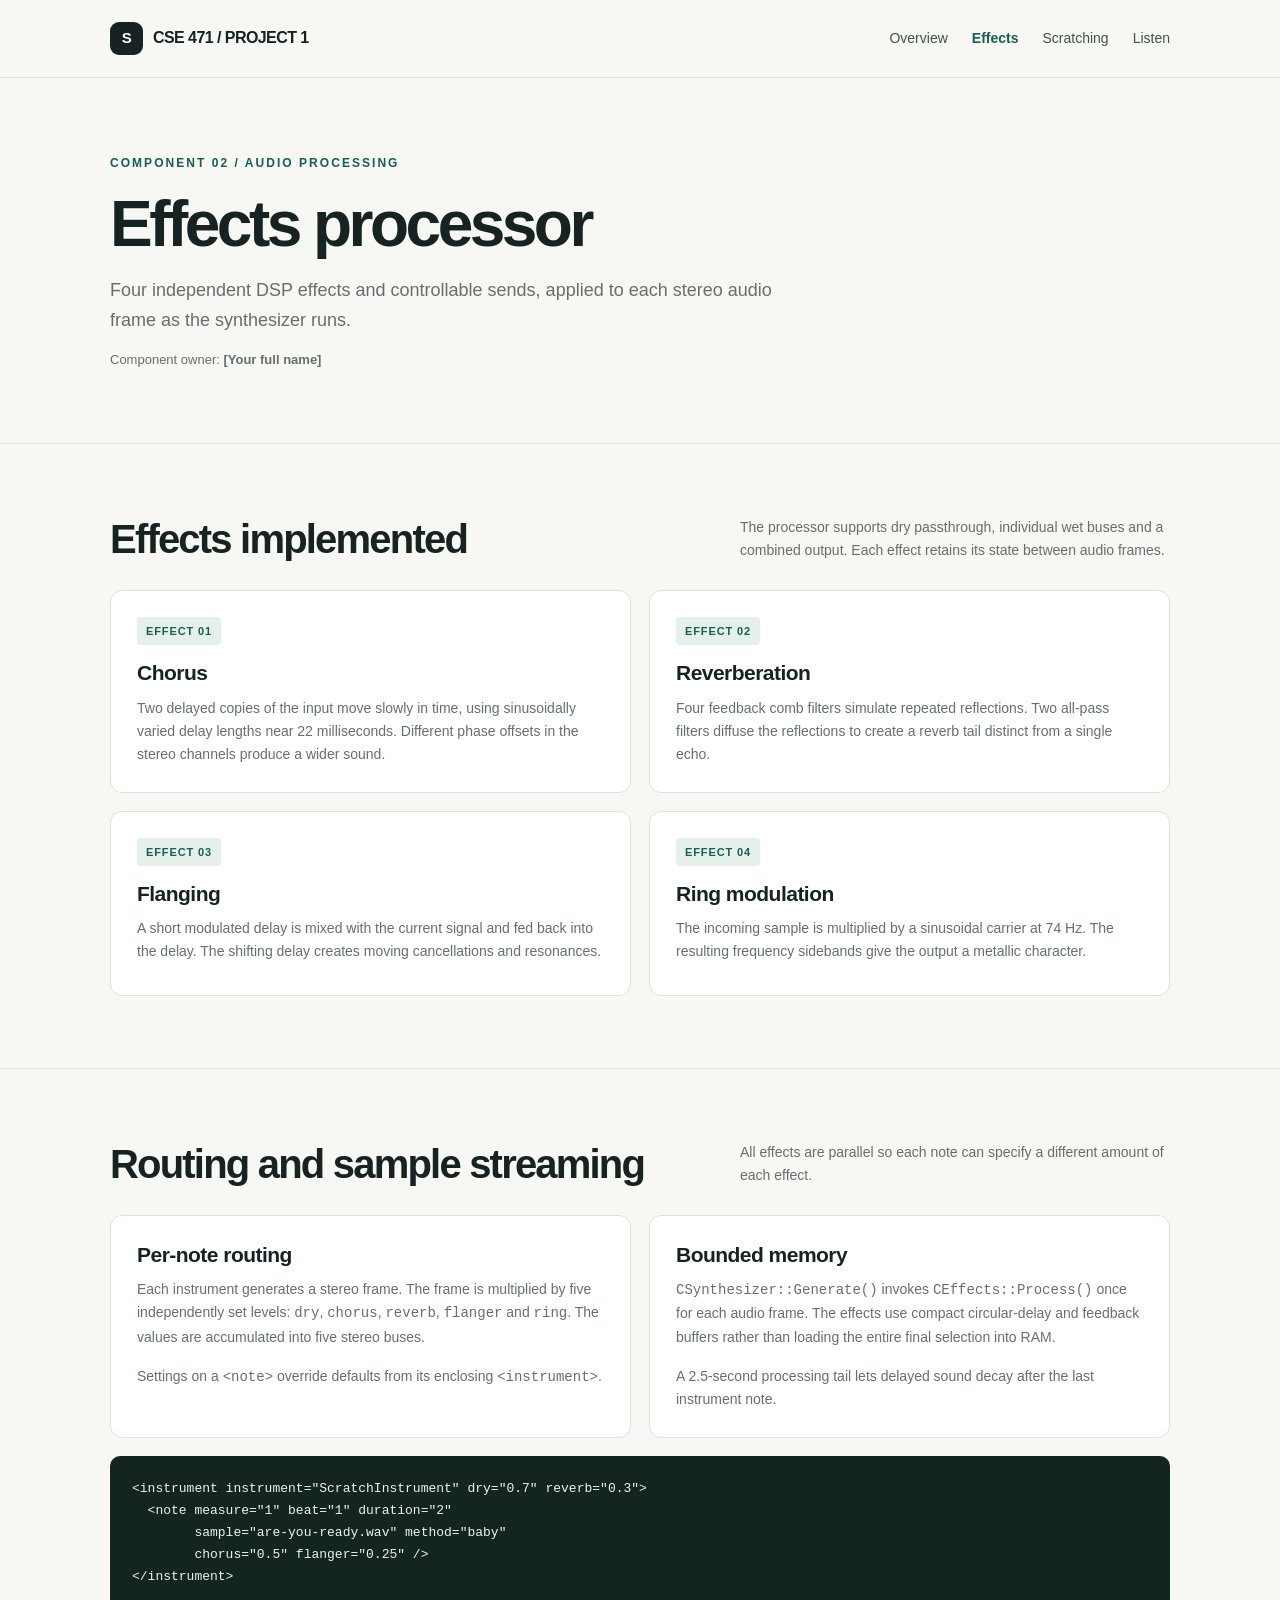
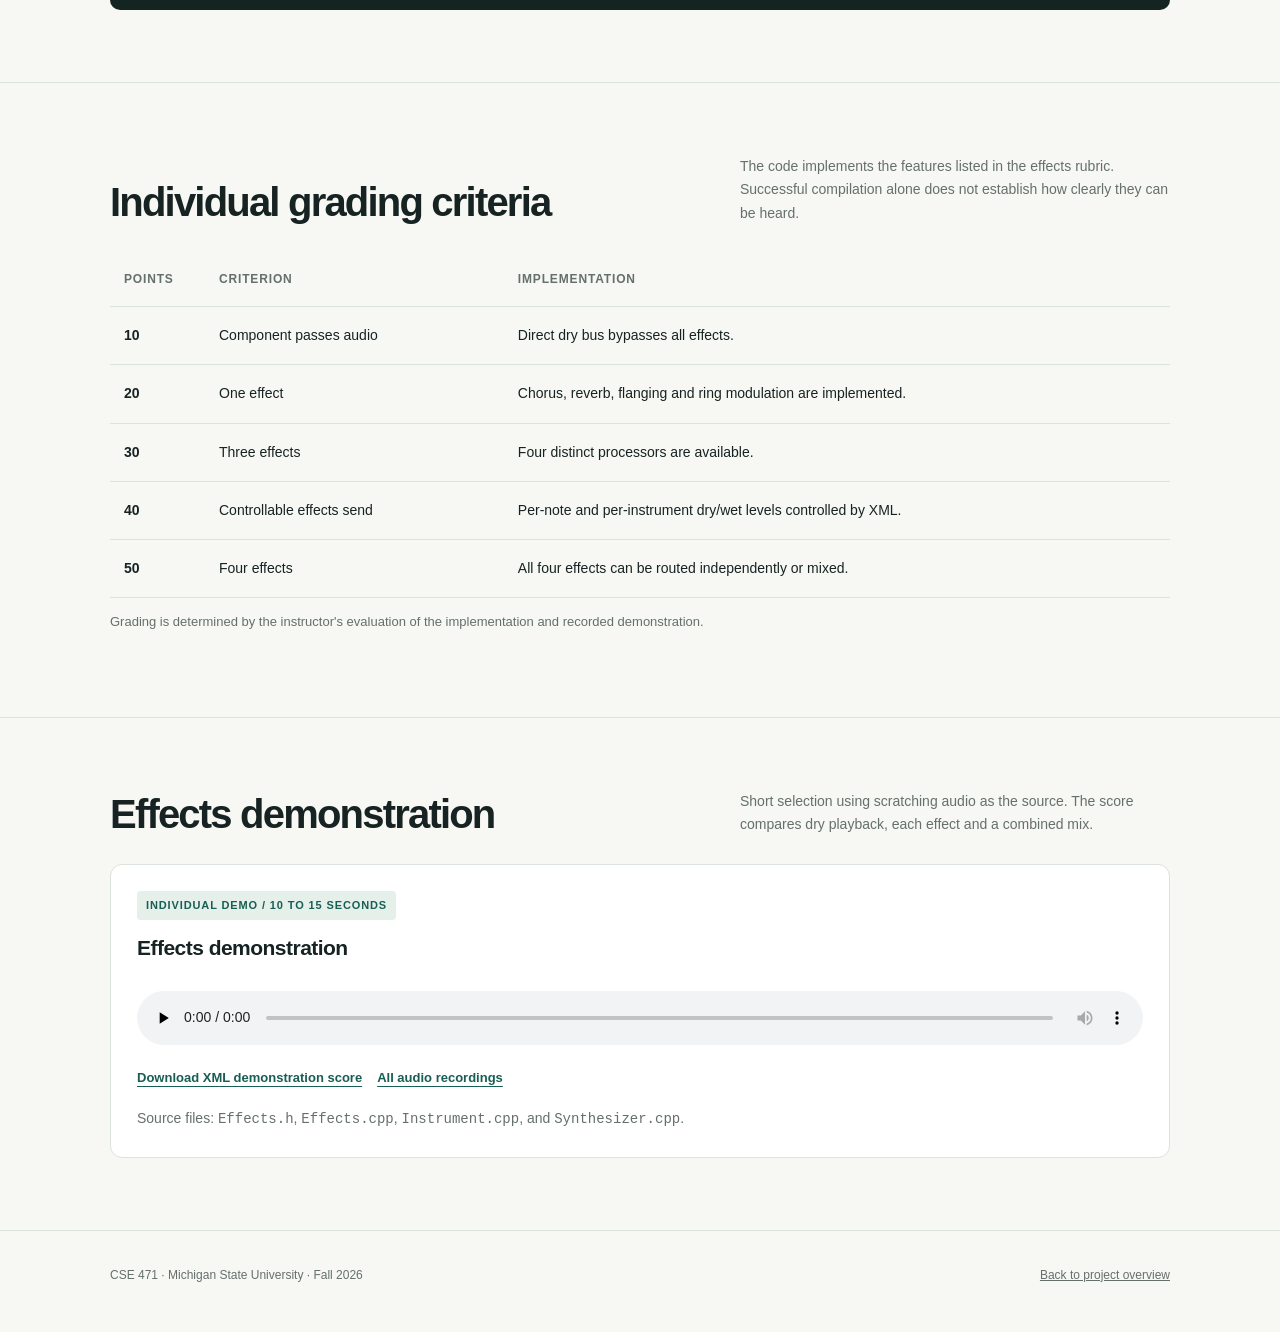
==== effects.html @ 1227fa65 "Add files via upload" ====
<!doctype html>
<html lang="en">
<head>
  <meta charset="utf-8">
  <meta name="viewport" content="width=device-width, initial-scale=1">
  <meta name="description" content="Implementation and grading details for the four-effect audio processing component in CSE 471 Project 1.">
  <title>Effects Component | CSE 471</title>
  <link rel="stylesheet" href="styles.css">
</head>
<body>
<header class="site-header"><nav class="nav container" aria-label="Main navigation">
  <a class="brand" href="index.html"><span class="brand-mark">S</span> CSE 471 / PROJECT 1</a>
  <div class="nav-links"><a href="index.html">Overview</a><a href="effects.html" aria-current="page">Effects</a><a href="scratching.html">Scratching</a><a href="index.html#audio">Listen</a></div>
</nav></header>
<main>
  <section class="subhero"><div class="container"><p class="eyebrow">Component 02 / Audio processing</p><h1>Effects processor</h1><p class="lede">Four independent DSP effects and controllable sends, applied to each stereo audio frame as the synthesizer runs.</p><p class="meta">Component owner: <strong>[Your full name]</strong></p></div></section>
  <section class="section"><div class="container">
    <div class="section-head"><h2>Effects implemented</h2><p>The processor supports dry passthrough, individual wet buses and a combined output. Each effect retains its state between audio frames.</p></div>
    <div class="feature-list">
      <article class="card"><span class="tag">Effect 01</span><h3>Chorus</h3><p>Two delayed copies of the input move slowly in time, using sinusoidally varied delay lengths near 22 milliseconds. Different phase offsets in the stereo channels produce a wider sound.</p></article>
      <article class="card"><span class="tag">Effect 02</span><h3>Reverberation</h3><p>Four feedback comb filters simulate repeated reflections. Two all-pass filters diffuse the reflections to create a reverb tail distinct from a single echo.</p></article>
      <article class="card"><span class="tag">Effect 03</span><h3>Flanging</h3><p>A short modulated delay is mixed with the current signal and fed back into the delay. The shifting delay creates moving cancellations and resonances.</p></article>
      <article class="card"><span class="tag">Effect 04</span><h3>Ring modulation</h3><p>The incoming sample is multiplied by a sinusoidal carrier at 74 Hz. The resulting frequency sidebands give the output a metallic character.</p></article>
    </div>
  </div></section>
  <section class="section"><div class="container">
    <div class="section-head"><h2>Routing and sample streaming</h2><p>All effects are parallel so each note can specify a different amount of each effect.</p></div>
    <div class="grid two">
      <article class="card"><h3>Per-note routing</h3><p>Each instrument generates a stereo frame. The frame is multiplied by five independently set levels: <code>dry</code>, <code>chorus</code>, <code>reverb</code>, <code>flanger</code> and <code>ring</code>. The values are accumulated into five stereo buses.</p><p>Settings on a <code>&lt;note&gt;</code> override defaults from its enclosing <code>&lt;instrument&gt;</code>.</p></article>
      <article class="card"><h3>Bounded memory</h3><p><code>CSynthesizer::Generate()</code> invokes <code>CEffects::Process()</code> once for each audio frame. The effects use compact circular-delay and feedback buffers rather than loading the entire final selection into RAM.</p><p>A 2.5-second processing tail lets delayed sound decay after the last instrument note.</p></article>
    </div>
    <pre class="code-sample"><code>&lt;instrument instrument="ScratchInstrument" dry="0.7" reverb="0.3"&gt;
  &lt;note measure="1" beat="1" duration="2"
        sample="are-you-ready.wav" method="baby"
        chorus="0.5" flanger="0.25" /&gt;
&lt;/instrument&gt;</code></pre>
  </div></section>
  <section class="section"><div class="container">
    <div class="section-head"><h2>Individual grading criteria</h2><p>The code implements the features listed in the effects rubric. Successful compilation alone does not establish how clearly they can be heard.</p></div>
    <div class="table-wrap"><table class="table"><thead><tr><th>Points</th><th>Criterion</th><th>Implementation</th></tr></thead><tbody>
      <tr><td>10</td><td>Component passes audio</td><td>Direct dry bus bypasses all effects.</td></tr>
      <tr><td>20</td><td>One effect</td><td>Chorus, reverb, flanging and ring modulation are implemented.</td></tr>
      <tr><td>30</td><td>Three effects</td><td>Four distinct processors are available.</td></tr>
      <tr><td>40</td><td>Controllable effects send</td><td>Per-note and per-instrument dry/wet levels controlled by XML.</td></tr>
      <tr><td>50</td><td>Four effects</td><td>All four effects can be routed independently or mixed.</td></tr>
    </tbody></table></div>
    <p class="small-note">Grading is determined by the instructor's evaluation of the implementation and recorded demonstration.</p>
  </div></section>
  <section class="section"><div class="container">
    <div class="section-head"><h2>Effects demonstration</h2><p>Short selection using scratching audio as the source. The score compares dry playback, each effect and a combined mix.</p></div>
    <div class="card"><span class="tag">Individual demo / 10 to 15 seconds</span><h3>Effects demonstration</h3><audio class="player" controls preload="none" aria-label="Play effects demonstration"><source src="audio/effects-demo.wav" type="audio/wav"></audio><div class="file-links"><a href="scores/effects_demo.score" download>Download XML demonstration score</a><a href="index.html#audio">All audio recordings</a></div><p class="small-note" style="margin-top:18px">Source files: <code>Effects.h</code>, <code>Effects.cpp</code>, <code>Instrument.cpp</code>, and <code>Synthesizer.cpp</code>.</p></div>
  </div></section>
</main>
<footer class="footer container"><p>CSE 471 · Michigan State University · Fall 2026</p><p><a href="index.html">Back to project overview</a></p></footer>
</body>
</html>
---- styles.css ----
:root{--bg:#f7f7f3;--paper:#fff;--ink:#172323;--muted:#65706c;--line:#dce2dc;--accent:#175e54;--soft:#e6f0eb;--warm:#eadfce;--max:1060px}
*{box-sizing:border-box}html{scroll-behavior:smooth}body{margin:0;background:var(--bg);color:var(--ink);font-family:Inter,ui-sans-serif,-apple-system,BlinkMacSystemFont,"Segoe UI",sans-serif;line-height:1.65}a{color:inherit}a:hover{color:var(--accent)}.container{width:min(var(--max),calc(100% - 48px));margin-inline:auto}.site-header{background:var(--bg);border-bottom:1px solid var(--line)}.nav{min-height:77px;display:flex;justify-content:space-between;align-items:center;gap:20px}.brand{display:flex;align-items:center;gap:10px;text-decoration:none;font-weight:800;letter-spacing:-.035em}.brand-mark{display:inline-grid;place-items:center;background:var(--ink);color:white;height:33px;width:33px;border-radius:9px;font-size:15px}.nav-links{display:flex;gap:24px;font-size:14px}.nav-links a{text-decoration:none;color:#40534c}.nav-links a[aria-current="page"]{color:var(--accent);font-weight:700}.hero{padding:104px 0 80px;border-bottom:1px solid var(--line)}.eyebrow{text-transform:uppercase;letter-spacing:.17em;color:var(--accent);font-size:12px;font-weight:800;margin:0 0 16px}.hero h1{font-size:clamp(42px,6vw,83px);line-height:1.04;letter-spacing:-.065em;font-weight:760;max-width:880px;margin:0}.hero p.lede{max-width:660px;font-size:19px;line-height:1.6;color:#52615b;margin:23px 0 30px}.subhero{padding:76px 0 60px;border-bottom:1px solid var(--line)}.subhero h1{font-size:clamp(41px,5vw,70px);line-height:1.07;letter-spacing:-.055em;margin:0 0 18px}.subhero .lede{font-size:18px;color:var(--muted);max-width:680px;margin:0}.button-row{display:flex;flex-wrap:wrap;gap:12px}.button{display:inline-flex;align-items:center;gap:10px;text-decoration:none;background:var(--ink);color:#fff;padding:12px 19px;border:1px solid var(--ink);border-radius:7px;font-size:14px;font-weight:700}.button:hover{background:var(--accent);color:#fff}.button.ghost{background:transparent;color:var(--ink);border-color:#aebdb5}.button.ghost:hover{background:#edf4ef}.section{padding:72px 0;border-bottom:1px solid var(--line)}.section-head{display:flex;align-items:flex-end;justify-content:space-between;gap:28px;margin-bottom:28px}.section-head h2{font-size:clamp(26px,3.3vw,40px);line-height:1.12;letter-spacing:-.045em;margin:0}.section-head p{color:var(--muted);max-width:430px;margin:0;font-size:14px}.grid{display:grid;gap:18px}.two{grid-template-columns:repeat(2,minmax(0,1fr))}.three{grid-template-columns:repeat(3,minmax(0,1fr))}.card{background:var(--paper);border:1px solid var(--line);border-radius:12px;padding:26px}.card h3{font-size:21px;line-height:1.25;letter-spacing:-.025em;margin:0 0 10px}.card p{color:var(--muted);margin:0 0 16px;font-size:14px}.card p:last-child{margin-bottom:0}.tag{display:inline-block;background:var(--soft);color:var(--accent);padding:5px 9px;font-size:11px;letter-spacing:.08em;text-transform:uppercase;font-weight:800;border-radius:4px;margin-bottom:15px}.meta{font-size:13px;color:var(--muted)}.card-link{display:inline-block;margin-top:4px;color:var(--accent);font-weight:750;font-size:14px;text-underline-offset:4px}.diagram{display:grid;grid-template-columns:repeat(4,1fr);gap:14px;align-items:center}.step{border:1px solid #c8d5cb;border-radius:10px;padding:20px 14px;text-align:center;background:#eef4ee}.step b{display:block;font-size:14px}.step span{display:block;margin-top:6px;color:var(--muted);font-size:12px}.flow-connector{display:none}.player{margin-top:20px;width:100%}.small-note{font-size:13px;color:var(--muted)}.file-links{display:flex;flex-wrap:wrap;gap:15px;margin-top:14px}.file-links a{font-size:13px;color:var(--accent);font-weight:700;text-underline-offset:4px}.list-clean{margin:0;padding:0;list-style:none}.list-clean li{padding:11px 0;border-bottom:1px solid var(--line)}.list-clean li:last-child{border:0}.code-sample{margin:18px 0 0;background:#132421;color:#eaf5ed;border-radius:10px;padding:22px;overflow:auto;font-size:13px;line-height:1.7}.code-sample code{font-family:ui-monospace,SFMono-Regular,Consolas,monospace}.table-wrap{overflow:auto}.table{width:100%;border-collapse:collapse;min-width:560px}.table th,.table td{text-align:left;padding:17px 14px;border-bottom:1px solid var(--line);vertical-align:top;font-size:14px}.table th{font-size:12px;color:var(--muted);text-transform:uppercase;letter-spacing:.07em}.table td:first-child{font-weight:750;width:95px}.callout{background:var(--soft);padding:23px 25px;border-radius:10px;color:#2a4d41;font-size:14px}.callout strong{display:block;color:var(--accent);margin-bottom:7px}.footer{padding:35px 0 48px;display:flex;justify-content:space-between;gap:16px;color:var(--muted);font-size:12px}.footer p{margin:0}.muted{color:var(--muted)}.feature-list{display:grid;grid-template-columns:repeat(2,1fr);gap:18px}.feature-list .card{min-height:185px}.number{font-variant-numeric:tabular-nums;font-weight:800;color:var(--accent)}.note{background:#fff8e8;color:#65562d;padding:12px 15px;border-radius:8px;font-size:13px}.accent-line{border-left:3px solid var(--accent);padding-left:16px}.tight{margin:0}.details{font-size:14px;color:var(--muted)}@media(max-width:760px){.container{width:min(100% - 32px,var(--max))}.nav{align-items:flex-start;flex-direction:column;padding:18px 0;gap:12px}.nav-links{gap:15px;flex-wrap:wrap}.hero{padding:62px 0}.subhero{padding:54px 0}.section{padding:50px 0}.section-head{display:block}.section-head p{margin-top:12px}.two,.three,.feature-list{grid-template-columns:1fr}.diagram{grid-template-columns:1fr}.card{padding:22px}.footer{display:block}.footer p+p{margin-top:8px}}
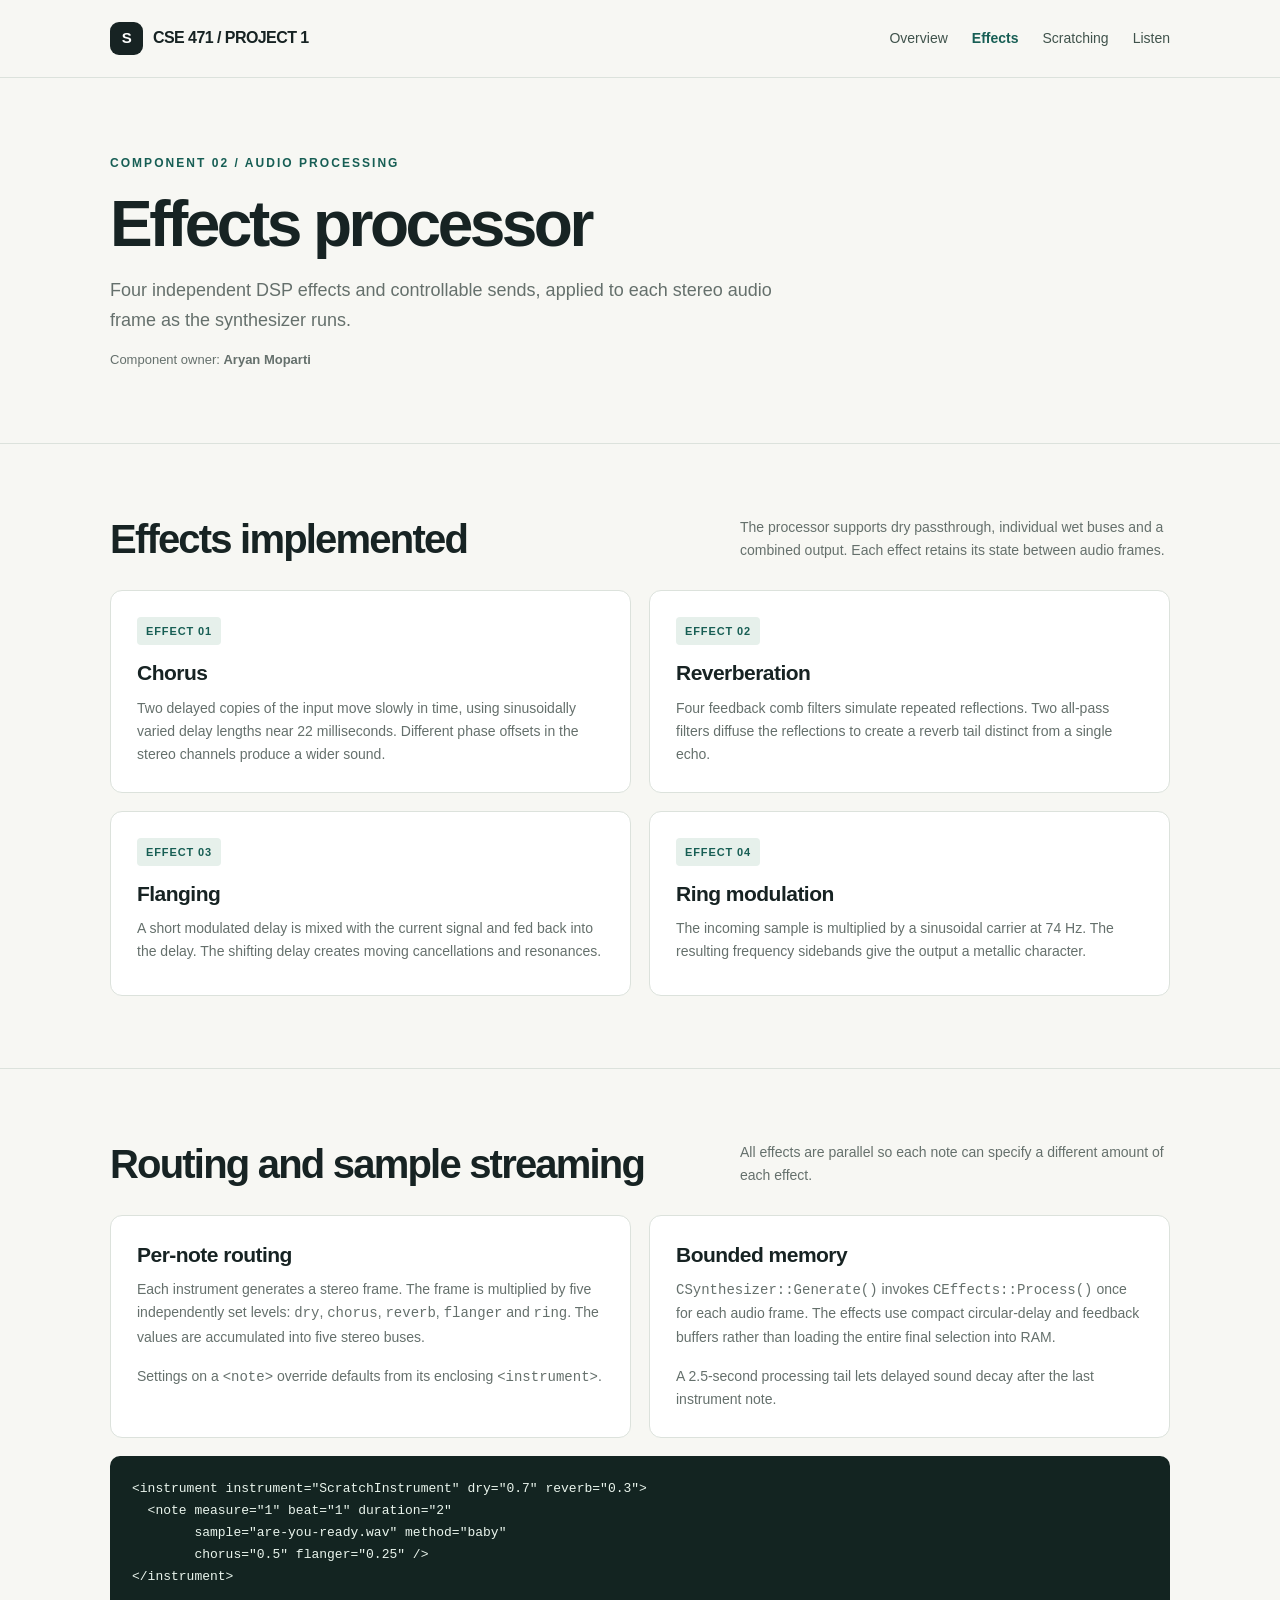
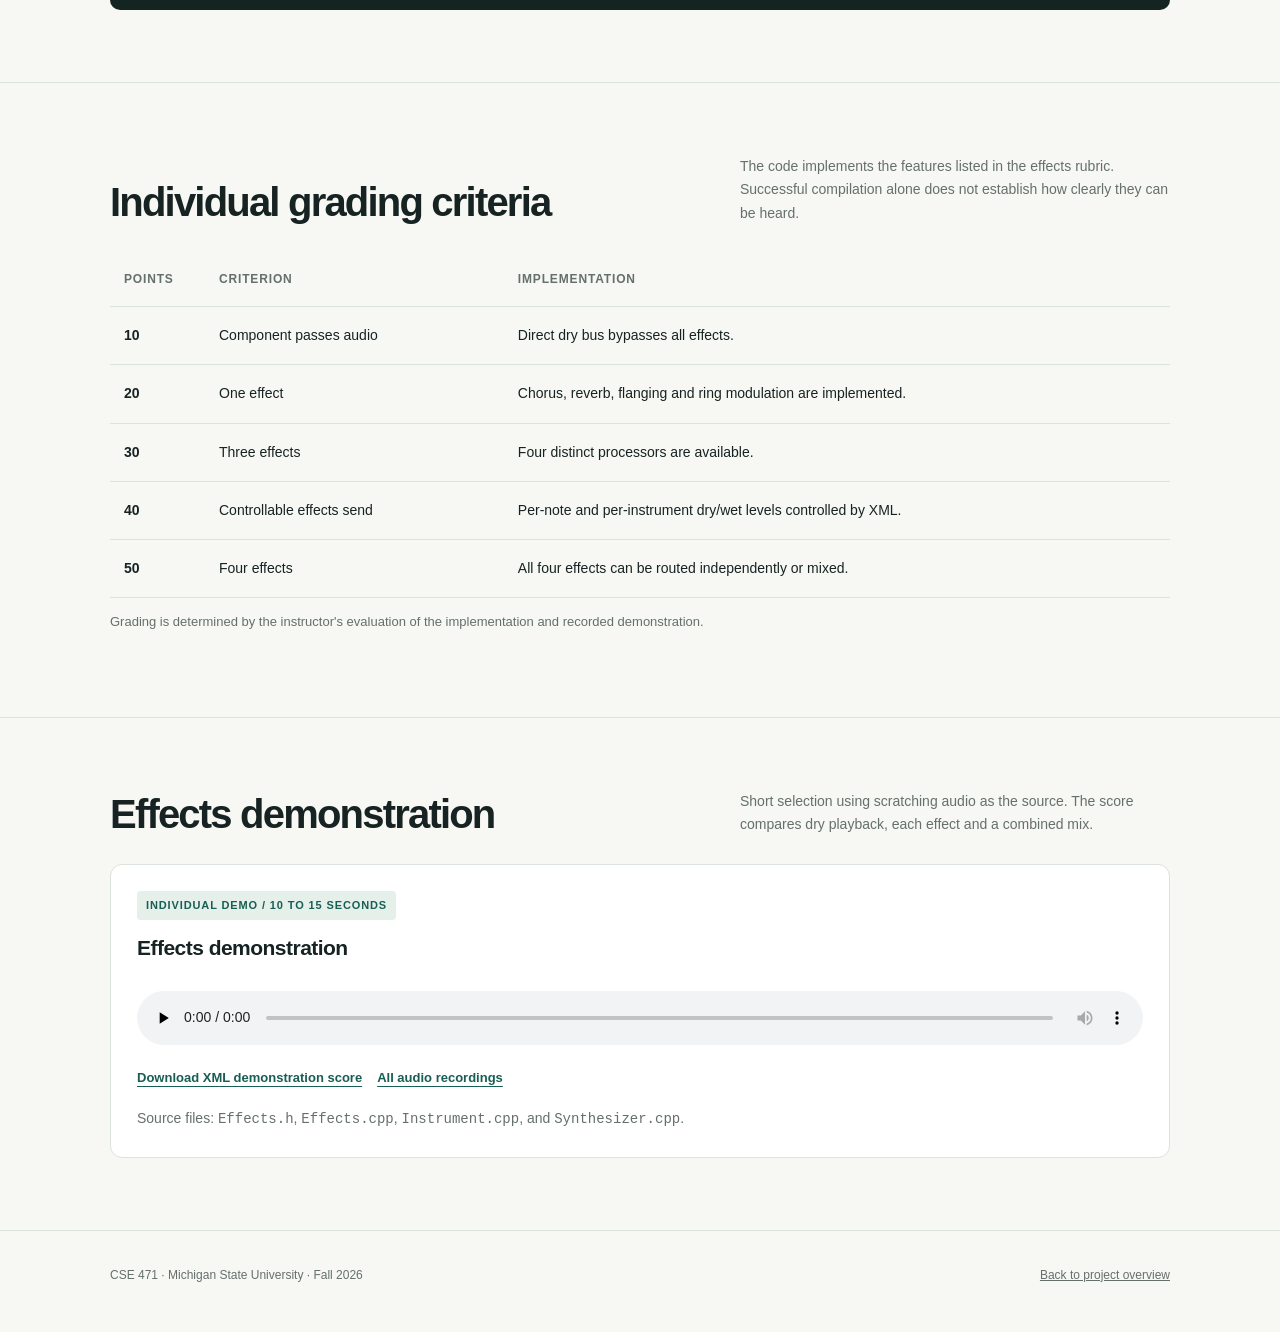
==== commit bd54f878: "Change component owner name to Aryan Moparti Updated the component owner name in the effects section" ====
--- a/effects.html
+++ b/effects.html
@@ -13,7 +13,7 @@
   <div class="nav-links"><a href="index.html">Overview</a><a href="effects.html" aria-current="page">Effects</a><a href="scratching.html">Scratching</a><a href="index.html#audio">Listen</a></div>
 </nav></header>
 <main>
-  <section class="subhero"><div class="container"><p class="eyebrow">Component 02 / Audio processing</p><h1>Effects processor</h1><p class="lede">Four independent DSP effects and controllable sends, applied to each stereo audio frame as the synthesizer runs.</p><p class="meta">Component owner: <strong>[Your full name]</strong></p></div></section>
+  <section class="subhero"><div class="container"><p class="eyebrow">Component 02 / Audio processing</p><h1>Effects processor</h1><p class="lede">Four independent DSP effects and controllable sends, applied to each stereo audio frame as the synthesizer runs.</p><p class="meta">Component owner: <strong>Aryan Moparti</strong></p></div></section>
   <section class="section"><div class="container">
     <div class="section-head"><h2>Effects implemented</h2><p>The processor supports dry passthrough, individual wet buses and a combined output. Each effect retains its state between audio frames.</p></div>
     <div class="feature-list">
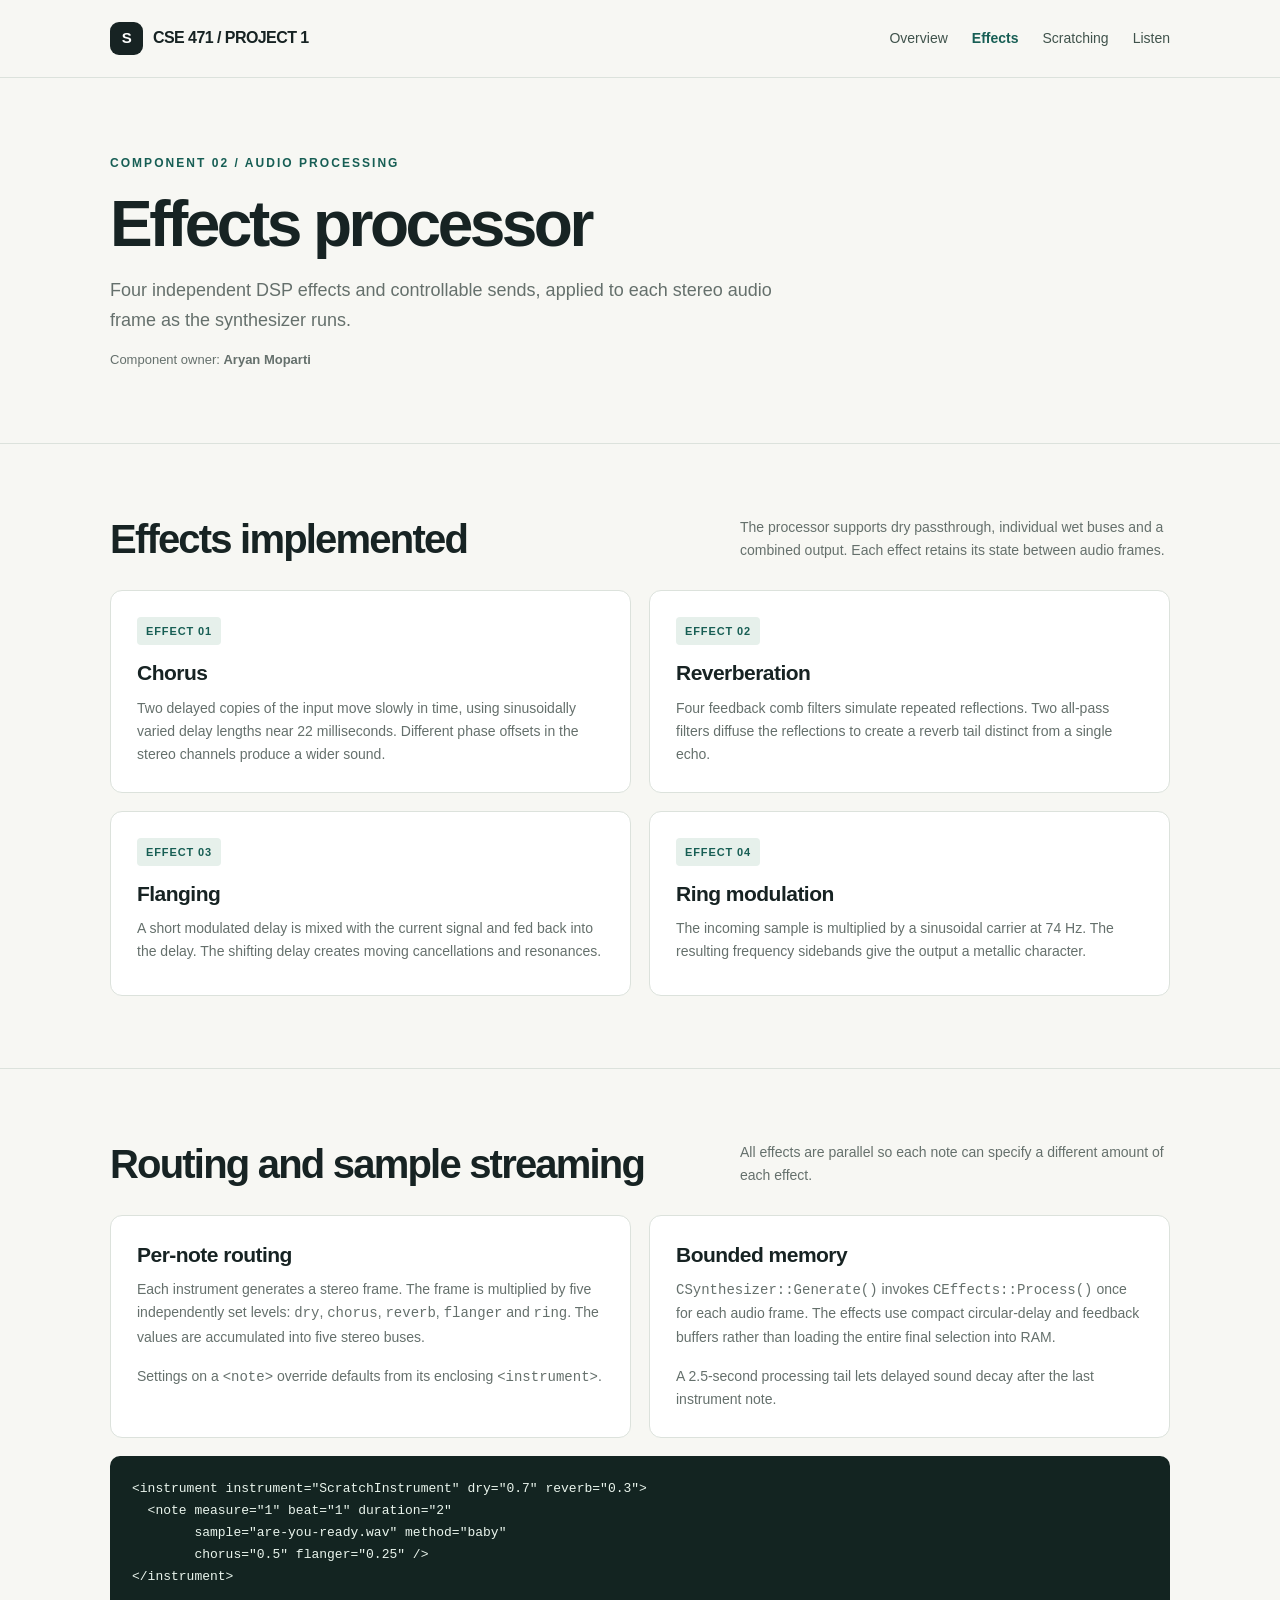
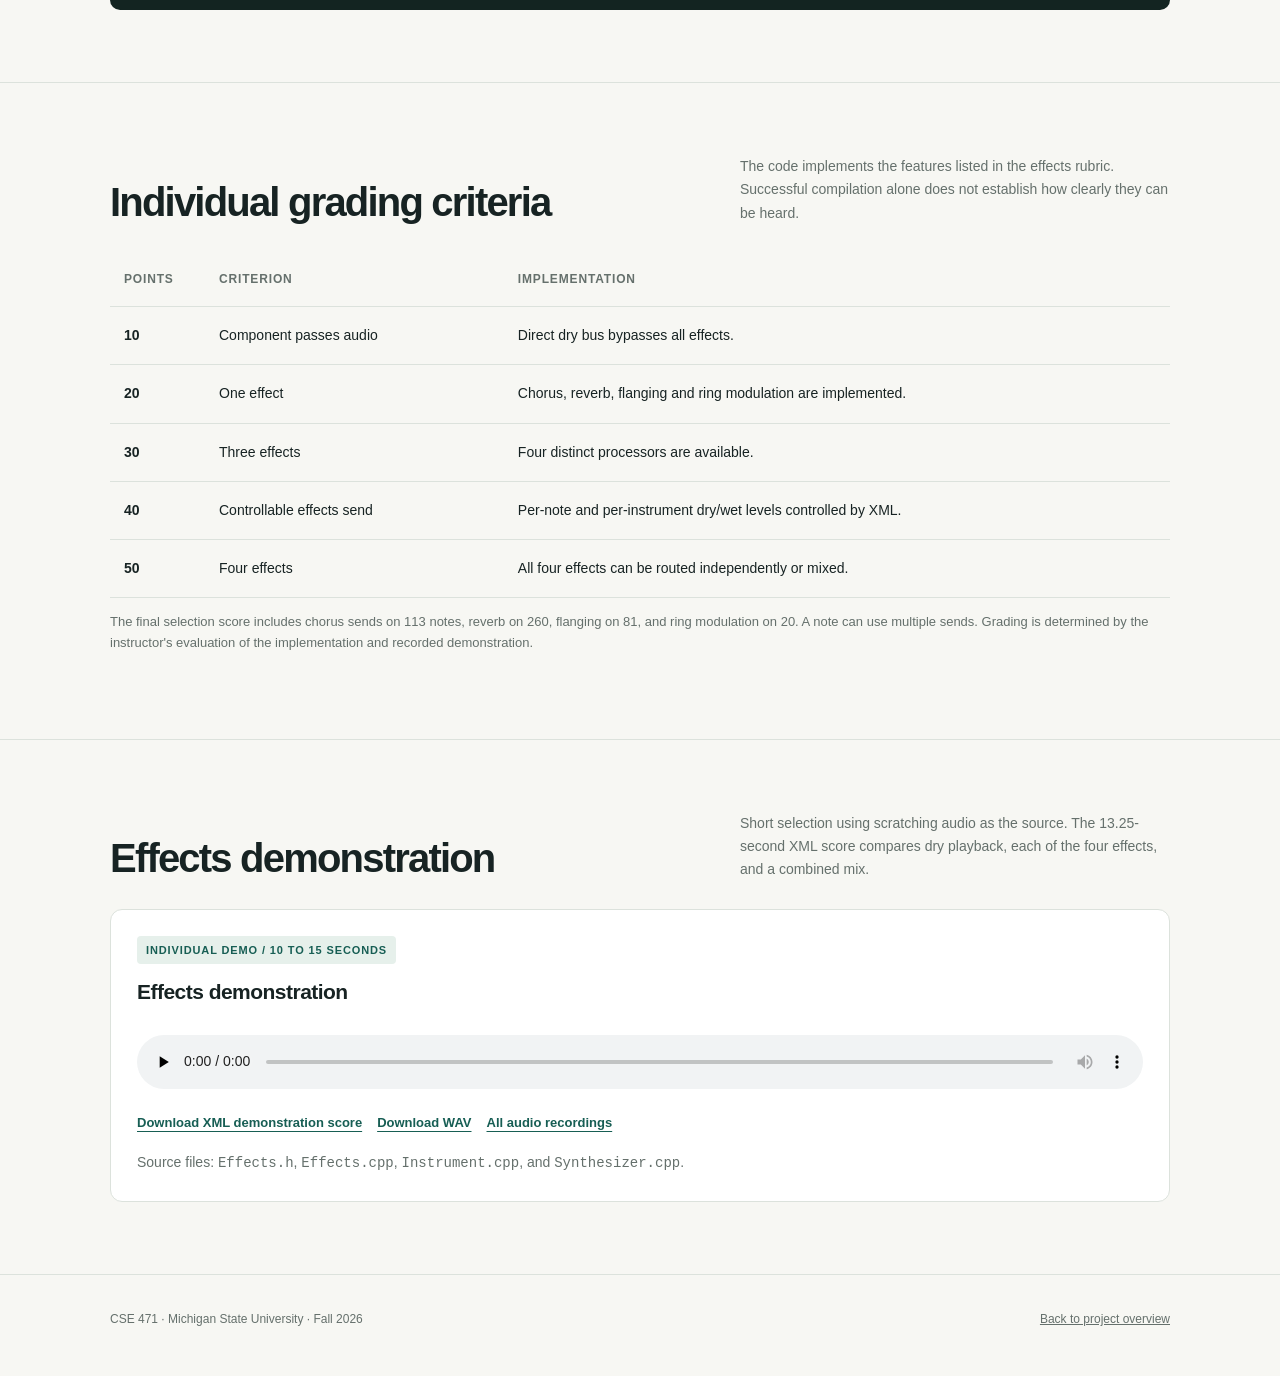
==== commit 7145d33e: "Add files via upload" ====
--- a/effects.html
+++ b/effects.html
@@ -44,11 +44,11 @@
       <tr><td>40</td><td>Controllable effects send</td><td>Per-note and per-instrument dry/wet levels controlled by XML.</td></tr>
       <tr><td>50</td><td>Four effects</td><td>All four effects can be routed independently or mixed.</td></tr>
     </tbody></table></div>
-    <p class="small-note">Grading is determined by the instructor's evaluation of the implementation and recorded demonstration.</p>
+    <p class="small-note">The final selection score includes chorus sends on 113 notes, reverb on 260, flanging on 81, and ring modulation on 20. A note can use multiple sends. Grading is determined by the instructor's evaluation of the implementation and recorded demonstration.</p>
   </div></section>
   <section class="section"><div class="container">
-    <div class="section-head"><h2>Effects demonstration</h2><p>Short selection using scratching audio as the source. The score compares dry playback, each effect and a combined mix.</p></div>
-    <div class="card"><span class="tag">Individual demo / 10 to 15 seconds</span><h3>Effects demonstration</h3><audio class="player" controls preload="none" aria-label="Play effects demonstration"><source src="audio/effects-demo.wav" type="audio/wav"></audio><div class="file-links"><a href="scores/effects_demo.score" download>Download XML demonstration score</a><a href="index.html#audio">All audio recordings</a></div><p class="small-note" style="margin-top:18px">Source files: <code>Effects.h</code>, <code>Effects.cpp</code>, <code>Instrument.cpp</code>, and <code>Synthesizer.cpp</code>.</p></div>
+    <div class="section-head"><h2>Effects demonstration</h2><p>Short selection using scratching audio as the source. The 13.25-second XML score compares dry playback, each of the four effects, and a combined mix.</p></div>
+    <div class="card"><span class="tag">Individual demo / 10 to 15 seconds</span><h3>Effects demonstration</h3><audio class="player" controls preload="none" aria-label="Play effects demonstration"><source src="effects_demo.mp3" type="audio/mpeg"><source src="effects_demo.wav" type="audio/wav"></audio><div class="file-links"><a href="effects_demo.score" download>Download XML demonstration score</a><a href="effects_demo.wav" download>Download WAV</a><a href="index.html#audio">All audio recordings</a></div><p class="small-note" style="margin-top:18px">Source files: <code>Effects.h</code>, <code>Effects.cpp</code>, <code>Instrument.cpp</code>, and <code>Synthesizer.cpp</code>.</p></div>
   </div></section>
 </main>
 <footer class="footer container"><p>CSE 471 · Michigan State University · Fall 2026</p><p><a href="index.html">Back to project overview</a></p></footer>
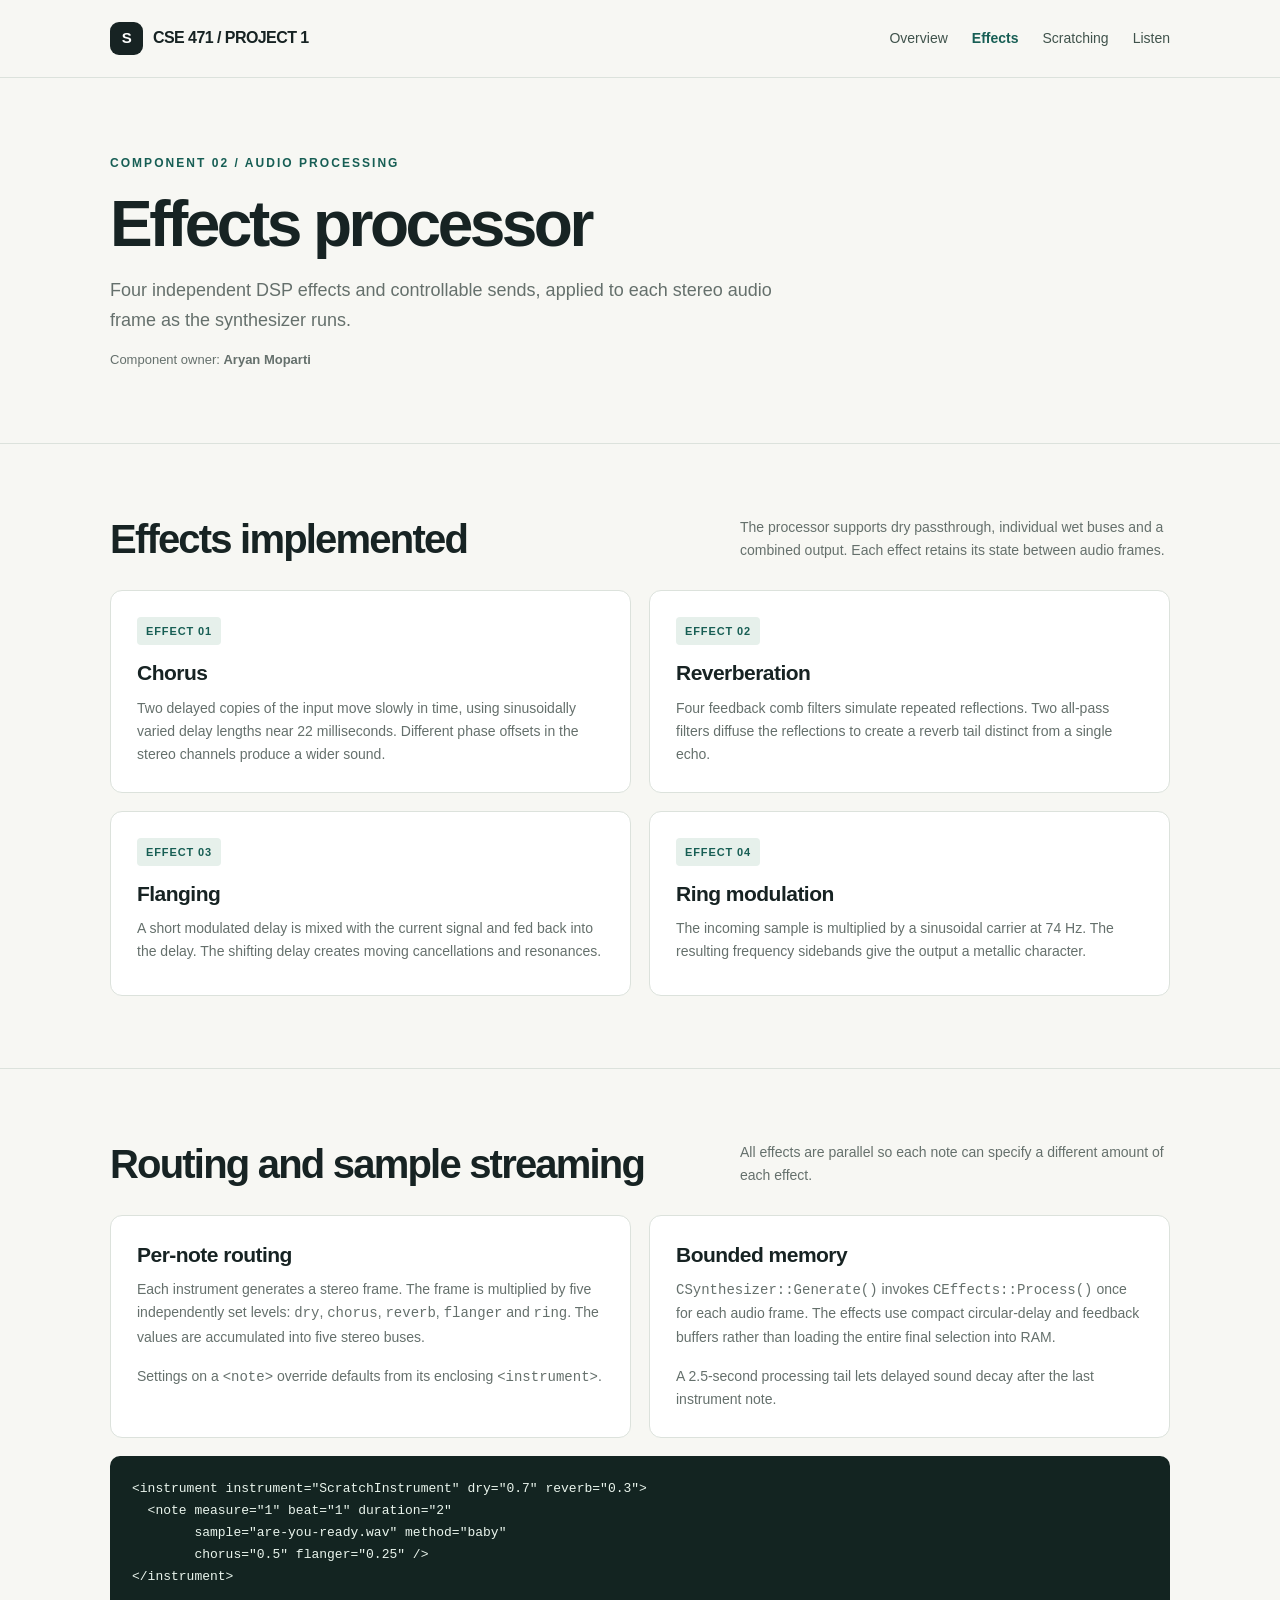
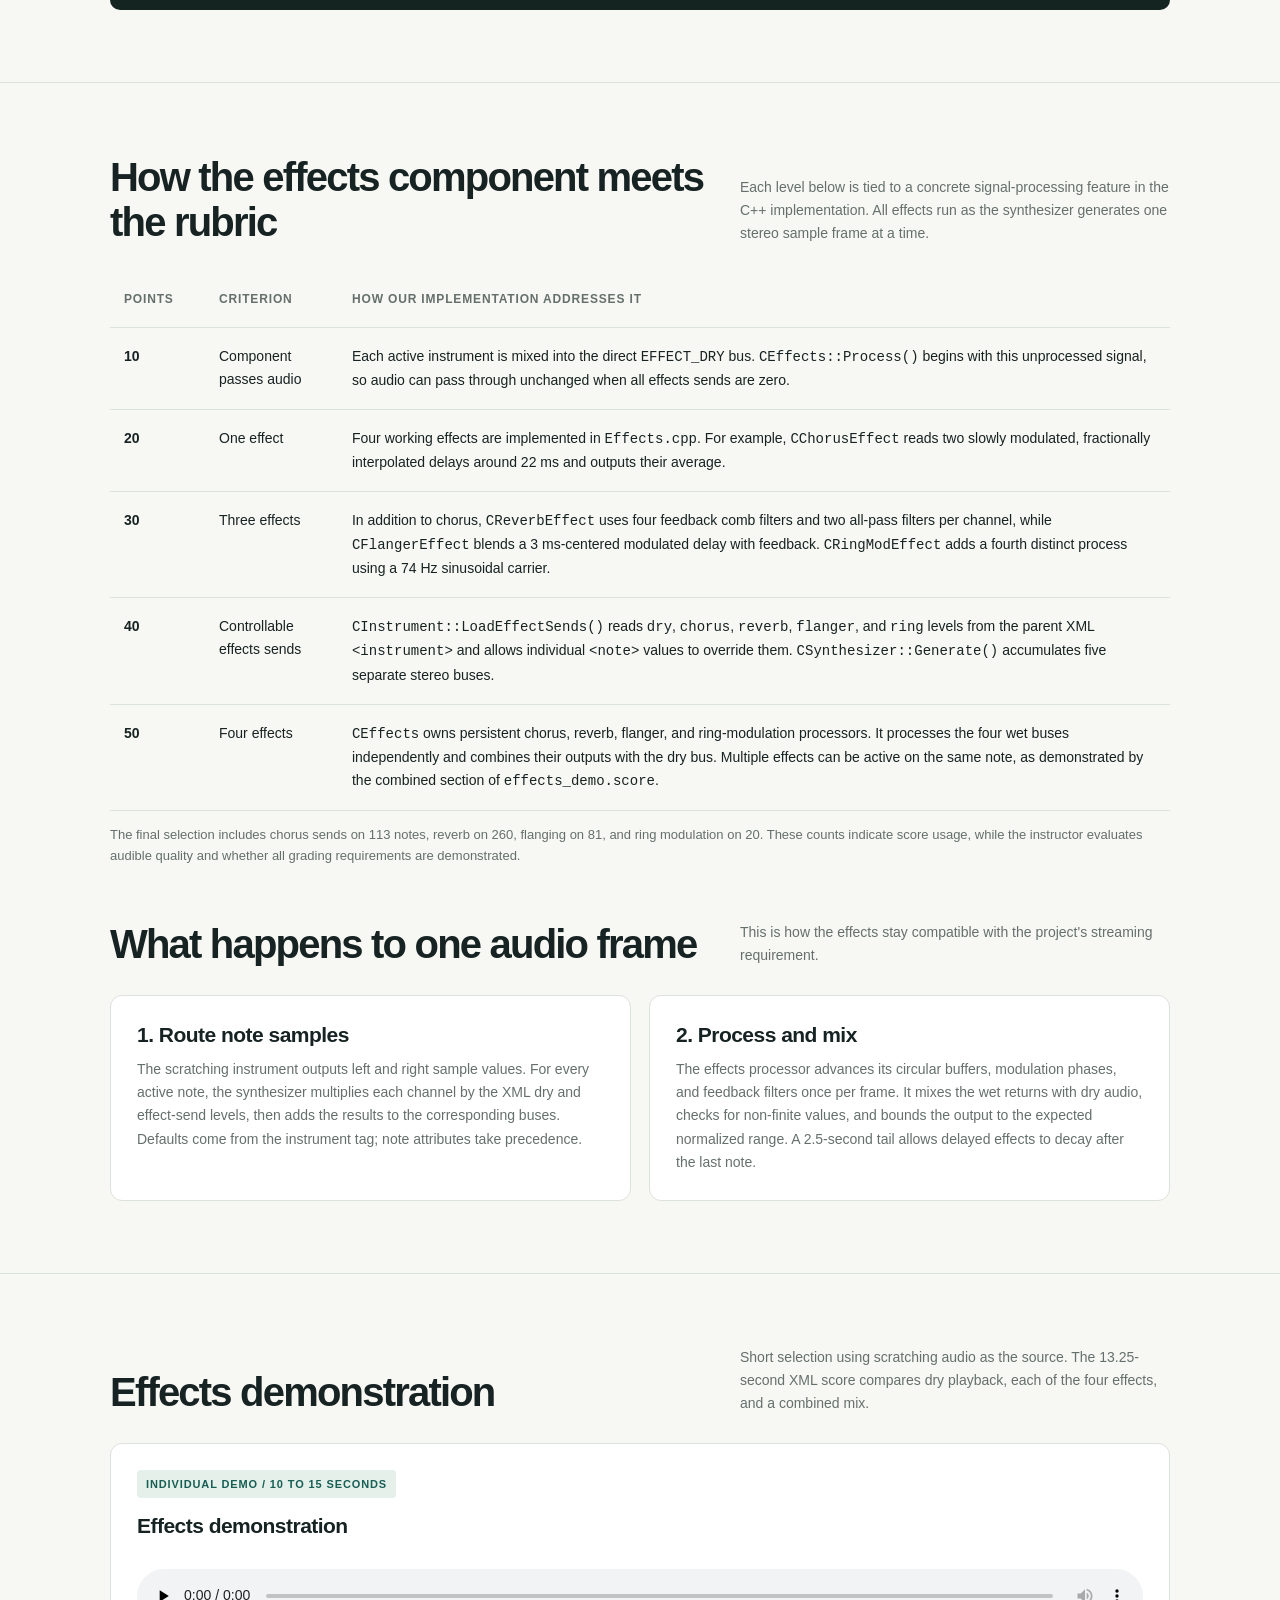
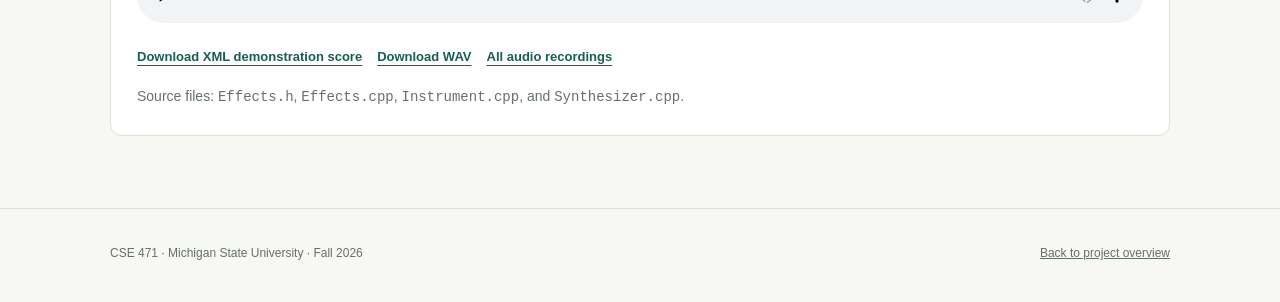
==== commit 6fca0c41: "Add files via upload" ====
--- a/effects.html
+++ b/effects.html
@@ -1,55 +1,61 @@
-<!doctype html>
+<!DOCTYPE html>
+
 <html lang="en">
 <head>
-  <meta charset="utf-8">
-  <meta name="viewport" content="width=device-width, initial-scale=1">
-  <meta name="description" content="Implementation and grading details for the four-effect audio processing component in CSE 471 Project 1.">
-  <title>Effects Component | CSE 471</title>
-  <link rel="stylesheet" href="styles.css">
+<meta charset="utf-8"/>
+<meta content="width=device-width, initial-scale=1" name="viewport"/>
+<meta content="Implementation and grading details for the four-effect audio processing component in CSE 471 Project 1." name="description"/>
+<title>Effects Component | CSE 471</title>
+<link href="styles.css" rel="stylesheet"/>
 </head>
 <body>
-<header class="site-header"><nav class="nav container" aria-label="Main navigation">
-  <a class="brand" href="index.html"><span class="brand-mark">S</span> CSE 471 / PROJECT 1</a>
-  <div class="nav-links"><a href="index.html">Overview</a><a href="effects.html" aria-current="page">Effects</a><a href="scratching.html">Scratching</a><a href="index.html#audio">Listen</a></div>
+<header class="site-header"><nav aria-label="Main navigation" class="nav container">
+<a class="brand" href="index.html"><span class="brand-mark">S</span> CSE 471 / PROJECT 1</a>
+<div class="nav-links"><a href="index.html">Overview</a><a aria-current="page" href="effects.html">Effects</a><a href="scratching.html">Scratching</a><a href="index.html#audio">Listen</a></div>
 </nav></header>
 <main>
-  <section class="subhero"><div class="container"><p class="eyebrow">Component 02 / Audio processing</p><h1>Effects processor</h1><p class="lede">Four independent DSP effects and controllable sends, applied to each stereo audio frame as the synthesizer runs.</p><p class="meta">Component owner: <strong>Aryan Moparti</strong></p></div></section>
-  <section class="section"><div class="container">
-    <div class="section-head"><h2>Effects implemented</h2><p>The processor supports dry passthrough, individual wet buses and a combined output. Each effect retains its state between audio frames.</p></div>
-    <div class="feature-list">
-      <article class="card"><span class="tag">Effect 01</span><h3>Chorus</h3><p>Two delayed copies of the input move slowly in time, using sinusoidally varied delay lengths near 22 milliseconds. Different phase offsets in the stereo channels produce a wider sound.</p></article>
-      <article class="card"><span class="tag">Effect 02</span><h3>Reverberation</h3><p>Four feedback comb filters simulate repeated reflections. Two all-pass filters diffuse the reflections to create a reverb tail distinct from a single echo.</p></article>
-      <article class="card"><span class="tag">Effect 03</span><h3>Flanging</h3><p>A short modulated delay is mixed with the current signal and fed back into the delay. The shifting delay creates moving cancellations and resonances.</p></article>
-      <article class="card"><span class="tag">Effect 04</span><h3>Ring modulation</h3><p>The incoming sample is multiplied by a sinusoidal carrier at 74 Hz. The resulting frequency sidebands give the output a metallic character.</p></article>
-    </div>
-  </div></section>
-  <section class="section"><div class="container">
-    <div class="section-head"><h2>Routing and sample streaming</h2><p>All effects are parallel so each note can specify a different amount of each effect.</p></div>
-    <div class="grid two">
-      <article class="card"><h3>Per-note routing</h3><p>Each instrument generates a stereo frame. The frame is multiplied by five independently set levels: <code>dry</code>, <code>chorus</code>, <code>reverb</code>, <code>flanger</code> and <code>ring</code>. The values are accumulated into five stereo buses.</p><p>Settings on a <code>&lt;note&gt;</code> override defaults from its enclosing <code>&lt;instrument&gt;</code>.</p></article>
-      <article class="card"><h3>Bounded memory</h3><p><code>CSynthesizer::Generate()</code> invokes <code>CEffects::Process()</code> once for each audio frame. The effects use compact circular-delay and feedback buffers rather than loading the entire final selection into RAM.</p><p>A 2.5-second processing tail lets delayed sound decay after the last instrument note.</p></article>
-    </div>
-    <pre class="code-sample"><code>&lt;instrument instrument="ScratchInstrument" dry="0.7" reverb="0.3"&gt;
+<section class="subhero"><div class="container"><p class="eyebrow">Component 02 / Audio processing</p><h1>Effects processor</h1><p class="lede">Four independent DSP effects and controllable sends, applied to each stereo audio frame as the synthesizer runs.</p><p class="meta">Component owner: <strong>Aryan Moparti</strong></p></div></section>
+<section class="section"><div class="container">
+<div class="section-head"><h2>Effects implemented</h2><p>The processor supports dry passthrough, individual wet buses and a combined output. Each effect retains its state between audio frames.</p></div>
+<div class="feature-list">
+<article class="card"><span class="tag">Effect 01</span><h3>Chorus</h3><p>Two delayed copies of the input move slowly in time, using sinusoidally varied delay lengths near 22 milliseconds. Different phase offsets in the stereo channels produce a wider sound.</p></article>
+<article class="card"><span class="tag">Effect 02</span><h3>Reverberation</h3><p>Four feedback comb filters simulate repeated reflections. Two all-pass filters diffuse the reflections to create a reverb tail distinct from a single echo.</p></article>
+<article class="card"><span class="tag">Effect 03</span><h3>Flanging</h3><p>A short modulated delay is mixed with the current signal and fed back into the delay. The shifting delay creates moving cancellations and resonances.</p></article>
+<article class="card"><span class="tag">Effect 04</span><h3>Ring modulation</h3><p>The incoming sample is multiplied by a sinusoidal carrier at 74 Hz. The resulting frequency sidebands give the output a metallic character.</p></article>
+</div>
+</div></section>
+<section class="section"><div class="container">
+<div class="section-head"><h2>Routing and sample streaming</h2><p>All effects are parallel so each note can specify a different amount of each effect.</p></div>
+<div class="grid two">
+<article class="card"><h3>Per-note routing</h3><p>Each instrument generates a stereo frame. The frame is multiplied by five independently set levels: <code>dry</code>, <code>chorus</code>, <code>reverb</code>, <code>flanger</code> and <code>ring</code>. The values are accumulated into five stereo buses.</p><p>Settings on a <code>&lt;note&gt;</code> override defaults from its enclosing <code>&lt;instrument&gt;</code>.</p></article>
+<article class="card"><h3>Bounded memory</h3><p><code>CSynthesizer::Generate()</code> invokes <code>CEffects::Process()</code> once for each audio frame. The effects use compact circular-delay and feedback buffers rather than loading the entire final selection into RAM.</p><p>A 2.5-second processing tail lets delayed sound decay after the last instrument note.</p></article>
+</div>
+<pre class="code-sample"><code>&lt;instrument instrument="ScratchInstrument" dry="0.7" reverb="0.3"&gt;
   &lt;note measure="1" beat="1" duration="2"
         sample="are-you-ready.wav" method="baby"
         chorus="0.5" flanger="0.25" /&gt;
 &lt;/instrument&gt;</code></pre>
-  </div></section>
-  <section class="section"><div class="container">
-    <div class="section-head"><h2>Individual grading criteria</h2><p>The code implements the features listed in the effects rubric. Successful compilation alone does not establish how clearly they can be heard.</p></div>
-    <div class="table-wrap"><table class="table"><thead><tr><th>Points</th><th>Criterion</th><th>Implementation</th></tr></thead><tbody>
-      <tr><td>10</td><td>Component passes audio</td><td>Direct dry bus bypasses all effects.</td></tr>
-      <tr><td>20</td><td>One effect</td><td>Chorus, reverb, flanging and ring modulation are implemented.</td></tr>
-      <tr><td>30</td><td>Three effects</td><td>Four distinct processors are available.</td></tr>
-      <tr><td>40</td><td>Controllable effects send</td><td>Per-note and per-instrument dry/wet levels controlled by XML.</td></tr>
-      <tr><td>50</td><td>Four effects</td><td>All four effects can be routed independently or mixed.</td></tr>
-    </tbody></table></div>
-    <p class="small-note">The final selection score includes chorus sends on 113 notes, reverb on 260, flanging on 81, and ring modulation on 20. A note can use multiple sends. Grading is determined by the instructor's evaluation of the implementation and recorded demonstration.</p>
-  </div></section>
-  <section class="section"><div class="container">
-    <div class="section-head"><h2>Effects demonstration</h2><p>Short selection using scratching audio as the source. The 13.25-second XML score compares dry playback, each of the four effects, and a combined mix.</p></div>
-    <div class="card"><span class="tag">Individual demo / 10 to 15 seconds</span><h3>Effects demonstration</h3><audio class="player" controls preload="none" aria-label="Play effects demonstration"><source src="effects_demo.mp3" type="audio/mpeg"><source src="effects_demo.wav" type="audio/wav"></audio><div class="file-links"><a href="effects_demo.score" download>Download XML demonstration score</a><a href="effects_demo.wav" download>Download WAV</a><a href="index.html#audio">All audio recordings</a></div><p class="small-note" style="margin-top:18px">Source files: <code>Effects.h</code>, <code>Effects.cpp</code>, <code>Instrument.cpp</code>, and <code>Synthesizer.cpp</code>.</p></div>
-  </div></section>
+</div></section>
+<section class="section"><div class="container">
+<div class="section-head"><h2>How the effects component meets the rubric</h2><p>Each level below is tied to a concrete signal-processing feature in the C++ implementation. All effects run as the synthesizer generates one stereo sample frame at a time.</p></div>
+<div class="table-wrap"><table class="table"><thead><tr><th>Points</th><th>Criterion</th><th>How our implementation addresses it</th></tr></thead><tbody>
+<tr><td>10</td><td>Component passes audio</td><td>Each active instrument is mixed into the direct <code>EFFECT_DRY</code> bus. <code>CEffects::Process()</code> begins with this unprocessed signal, so audio can pass through unchanged when all effects sends are zero.</td></tr>
+<tr><td>20</td><td>One effect</td><td>Four working effects are implemented in <code>Effects.cpp</code>. For example, <code>CChorusEffect</code> reads two slowly modulated, fractionally interpolated delays around 22 ms and outputs their average.</td></tr>
+<tr><td>30</td><td>Three effects</td><td>In addition to chorus, <code>CReverbEffect</code> uses four feedback comb filters and two all-pass filters per channel, while <code>CFlangerEffect</code> blends a 3 ms-centered modulated delay with feedback. <code>CRingModEffect</code> adds a fourth distinct process using a 74 Hz sinusoidal carrier.</td></tr>
+<tr><td>40</td><td>Controllable effects sends</td><td><code>CInstrument::LoadEffectSends()</code> reads <code>dry</code>, <code>chorus</code>, <code>reverb</code>, <code>flanger</code>, and <code>ring</code> levels from the parent XML <code>&lt;instrument&gt;</code> and allows individual <code>&lt;note&gt;</code> values to override them. <code>CSynthesizer::Generate()</code> accumulates five separate stereo buses.</td></tr>
+<tr><td>50</td><td>Four effects</td><td><code>CEffects</code> owns persistent chorus, reverb, flanger, and ring-modulation processors. It processes the four wet buses independently and combines their outputs with the dry bus. Multiple effects can be active on the same note, as demonstrated by the combined section of <code>effects_demo.score</code>.</td></tr>
+</tbody></table></div>
+<p class="small-note">The final selection includes chorus sends on 113 notes, reverb on 260, flanging on 81, and ring modulation on 20. These counts indicate score usage, while the instructor evaluates audible quality and whether all grading requirements are demonstrated.</p>
+<div class="section-head" style="margin-top:54px"><h2>What happens to one audio frame</h2><p>This is how the effects stay compatible with the project's streaming requirement.</p></div>
+<div class="grid two">
+<article class="card"><h3>1. Route note samples</h3><p>The scratching instrument outputs left and right sample values. For every active note, the synthesizer multiplies each channel by the XML dry and effect-send levels, then adds the results to the corresponding buses. Defaults come from the instrument tag; note attributes take precedence.</p></article>
+<article class="card"><h3>2. Process and mix</h3><p>The effects processor advances its circular buffers, modulation phases, and feedback filters once per frame. It mixes the wet returns with dry audio, checks for non-finite values, and bounds the output to the expected normalized range. A 2.5-second tail allows delayed effects to decay after the last note.</p></article>
+</div>
+</div></section>
+<section class="section"><div class="container">
+<div class="section-head"><h2>Effects demonstration</h2><p>Short selection using scratching audio as the source. The 13.25-second XML score compares dry playback, each of the four effects, and a combined mix.</p></div>
+<div class="card"><span class="tag">Individual demo / 10 to 15 seconds</span><h3>Effects demonstration</h3><audio aria-label="Play effects demonstration" class="player" controls="" preload="none"><source src="effects_demo.mp3" type="audio/mpeg"/><source src="effects_demo.wav" type="audio/wav"/></audio><div class="file-links"><a download="" href="effects_demo.score">Download XML demonstration score</a><a download="" href="effects_demo.wav">Download WAV</a><a href="index.html#audio">All audio recordings</a></div><p class="small-note" style="margin-top:18px">Source files: <code>Effects.h</code>, <code>Effects.cpp</code>, <code>Instrument.cpp</code>, and <code>Synthesizer.cpp</code>.</p></div>
+</div></section>
 </main>
 <footer class="footer container"><p>CSE 471 · Michigan State University · Fall 2026</p><p><a href="index.html">Back to project overview</a></p></footer>
 </body>
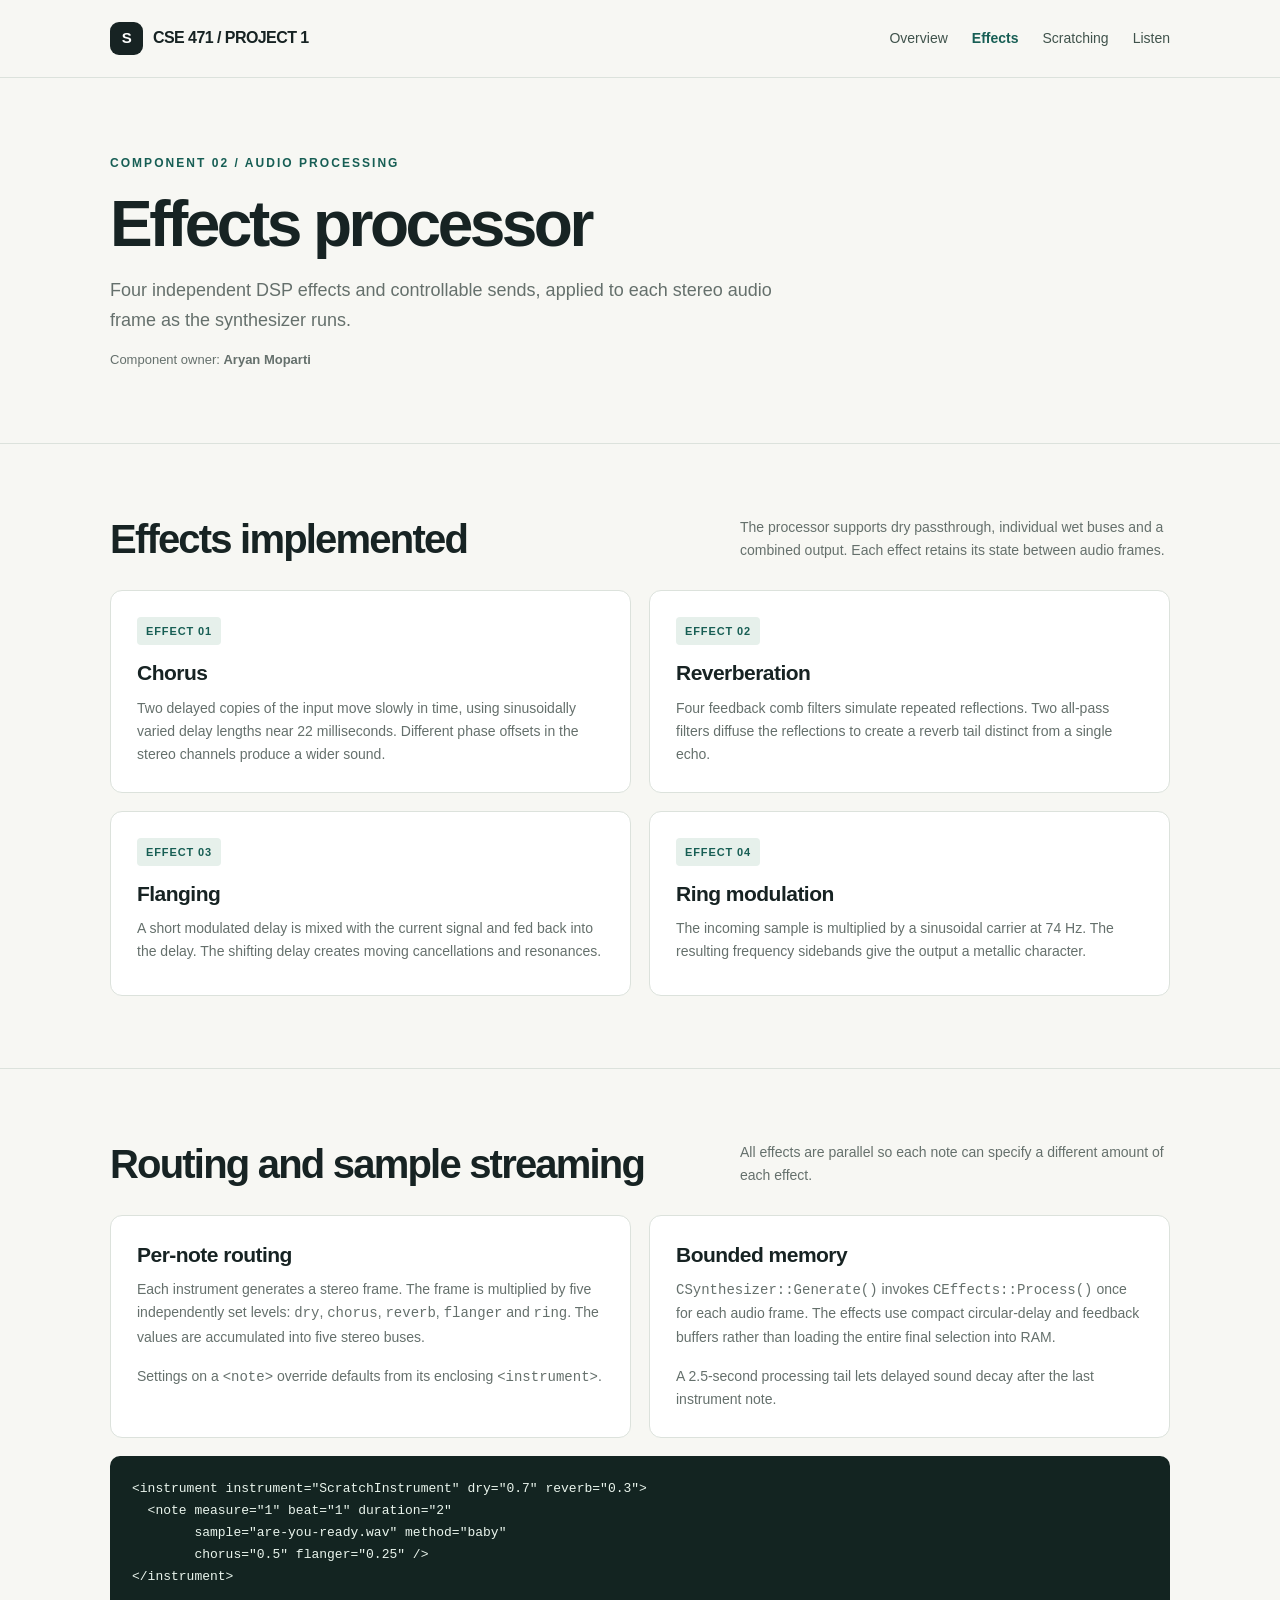
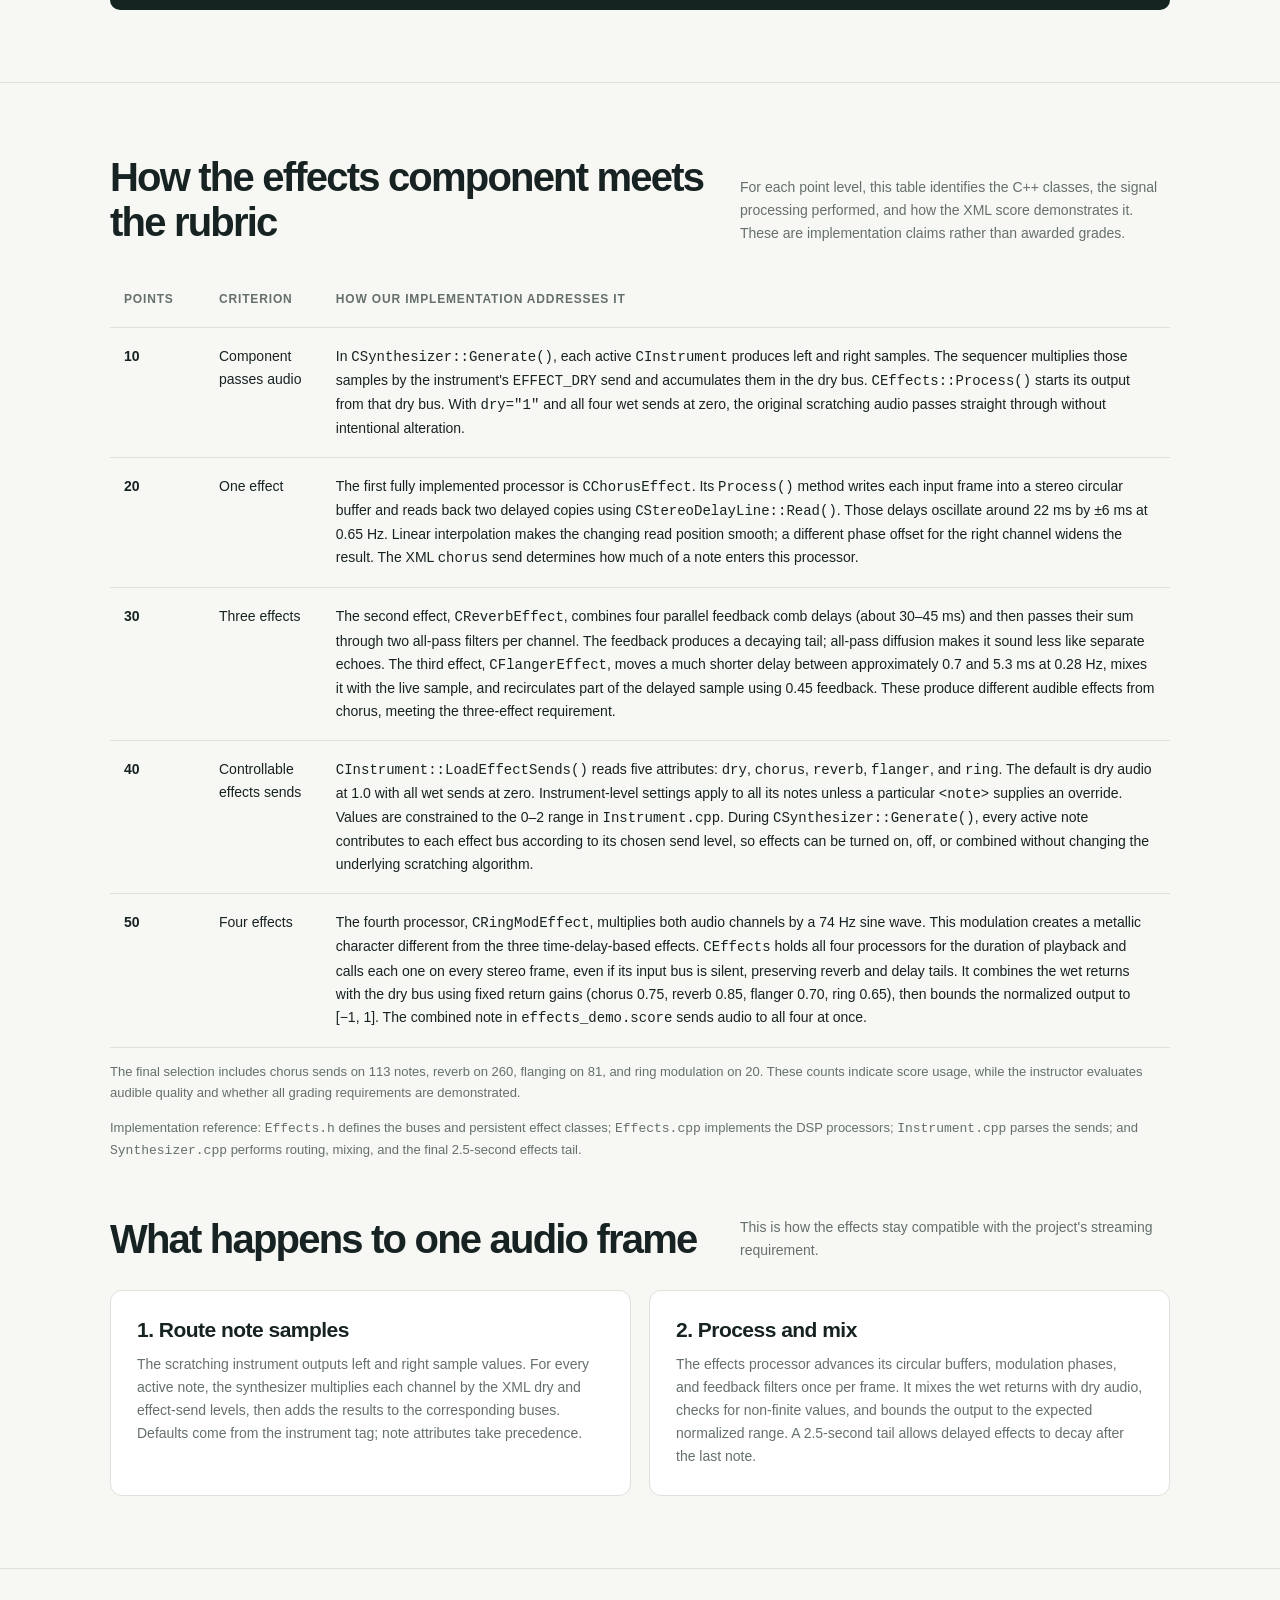
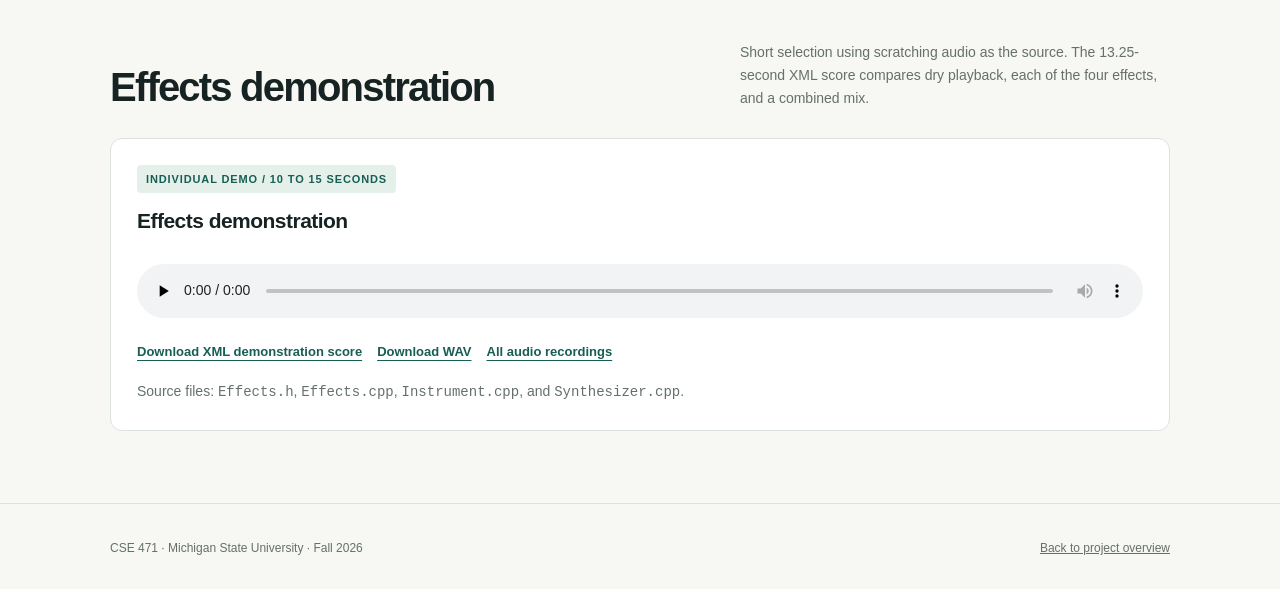
==== commit c8ebbdb8: "Add files via upload" ====
--- a/effects.html
+++ b/effects.html
@@ -37,15 +37,16 @@
 &lt;/instrument&gt;</code></pre>
 </div></section>
 <section class="section"><div class="container">
-<div class="section-head"><h2>How the effects component meets the rubric</h2><p>Each level below is tied to a concrete signal-processing feature in the C++ implementation. All effects run as the synthesizer generates one stereo sample frame at a time.</p></div>
+<div class="section-head"><h2>How the effects component meets the rubric</h2><p>For each point level, this table identifies the C++ classes, the signal processing performed, and how the XML score demonstrates it. These are implementation claims rather than awarded grades.</p></div>
 <div class="table-wrap"><table class="table"><thead><tr><th>Points</th><th>Criterion</th><th>How our implementation addresses it</th></tr></thead><tbody>
-<tr><td>10</td><td>Component passes audio</td><td>Each active instrument is mixed into the direct <code>EFFECT_DRY</code> bus. <code>CEffects::Process()</code> begins with this unprocessed signal, so audio can pass through unchanged when all effects sends are zero.</td></tr>
-<tr><td>20</td><td>One effect</td><td>Four working effects are implemented in <code>Effects.cpp</code>. For example, <code>CChorusEffect</code> reads two slowly modulated, fractionally interpolated delays around 22 ms and outputs their average.</td></tr>
-<tr><td>30</td><td>Three effects</td><td>In addition to chorus, <code>CReverbEffect</code> uses four feedback comb filters and two all-pass filters per channel, while <code>CFlangerEffect</code> blends a 3 ms-centered modulated delay with feedback. <code>CRingModEffect</code> adds a fourth distinct process using a 74 Hz sinusoidal carrier.</td></tr>
-<tr><td>40</td><td>Controllable effects sends</td><td><code>CInstrument::LoadEffectSends()</code> reads <code>dry</code>, <code>chorus</code>, <code>reverb</code>, <code>flanger</code>, and <code>ring</code> levels from the parent XML <code>&lt;instrument&gt;</code> and allows individual <code>&lt;note&gt;</code> values to override them. <code>CSynthesizer::Generate()</code> accumulates five separate stereo buses.</td></tr>
-<tr><td>50</td><td>Four effects</td><td><code>CEffects</code> owns persistent chorus, reverb, flanger, and ring-modulation processors. It processes the four wet buses independently and combines their outputs with the dry bus. Multiple effects can be active on the same note, as demonstrated by the combined section of <code>effects_demo.score</code>.</td></tr>
+<tr><td>10</td><td>Component passes audio</td><td>In <code>CSynthesizer::Generate()</code>, each active <code>CInstrument</code> produces left and right samples. The sequencer multiplies those samples by the instrument's <code>EFFECT_DRY</code> send and accumulates them in the dry bus. <code>CEffects::Process()</code> starts its output from that dry bus. With <code>dry="1"</code> and all four wet sends at zero, the original scratching audio passes straight through without intentional alteration.</td></tr>
+<tr><td>20</td><td>One effect</td><td>The first fully implemented processor is <code>CChorusEffect</code>. Its <code>Process()</code> method writes each input frame into a stereo circular buffer and reads back two delayed copies using <code>CStereoDelayLine::Read()</code>. Those delays oscillate around 22 ms by ±6 ms at 0.65 Hz. Linear interpolation makes the changing read position smooth; a different phase offset for the right channel widens the result. The XML <code>chorus</code> send determines how much of a note enters this processor.</td></tr>
+<tr><td>30</td><td>Three effects</td><td>The second effect, <code>CReverbEffect</code>, combines four parallel feedback comb delays (about 30–45 ms) and then passes their sum through two all-pass filters per channel. The feedback produces a decaying tail; all-pass diffusion makes it sound less like separate echoes. The third effect, <code>CFlangerEffect</code>, moves a much shorter delay between approximately 0.7 and 5.3 ms at 0.28 Hz, mixes it with the live sample, and recirculates part of the delayed sample using 0.45 feedback. These produce different audible effects from chorus, meeting the three-effect requirement.</td></tr>
+<tr><td>40</td><td>Controllable effects sends</td><td><code>CInstrument::LoadEffectSends()</code> reads five attributes: <code>dry</code>, <code>chorus</code>, <code>reverb</code>, <code>flanger</code>, and <code>ring</code>. The default is dry audio at 1.0 with all wet sends at zero. Instrument-level settings apply to all its notes unless a particular <code>&lt;note&gt;</code> supplies an override. Values are constrained to the 0–2 range in <code>Instrument.cpp</code>. During <code>CSynthesizer::Generate()</code>, every active note contributes to each effect bus according to its chosen send level, so effects can be turned on, off, or combined without changing the underlying scratching algorithm.</td></tr>
+<tr><td>50</td><td>Four effects</td><td>The fourth processor, <code>CRingModEffect</code>, multiplies both audio channels by a 74 Hz sine wave. This modulation creates a metallic character different from the three time-delay-based effects. <code>CEffects</code> holds all four processors for the duration of playback and calls each one on every stereo frame, even if its input bus is silent, preserving reverb and delay tails. It combines the wet returns with the dry bus using fixed return gains (chorus 0.75, reverb 0.85, flanger 0.70, ring 0.65), then bounds the normalized output to [−1, 1]. The combined note in <code>effects_demo.score</code> sends audio to all four at once.</td></tr>
 </tbody></table></div>
 <p class="small-note">The final selection includes chorus sends on 113 notes, reverb on 260, flanging on 81, and ring modulation on 20. These counts indicate score usage, while the instructor evaluates audible quality and whether all grading requirements are demonstrated.</p>
+<p class="small-note">Implementation reference: <code>Effects.h</code> defines the buses and persistent effect classes; <code>Effects.cpp</code> implements the DSP processors; <code>Instrument.cpp</code> parses the sends; and <code>Synthesizer.cpp</code> performs routing, mixing, and the final 2.5-second effects tail.</p>
 <div class="section-head" style="margin-top:54px"><h2>What happens to one audio frame</h2><p>This is how the effects stay compatible with the project's streaming requirement.</p></div>
 <div class="grid two">
 <article class="card"><h3>1. Route note samples</h3><p>The scratching instrument outputs left and right sample values. For every active note, the synthesizer multiplies each channel by the XML dry and effect-send levels, then adds the results to the corresponding buses. Defaults come from the instrument tag; note attributes take precedence.</p></article>
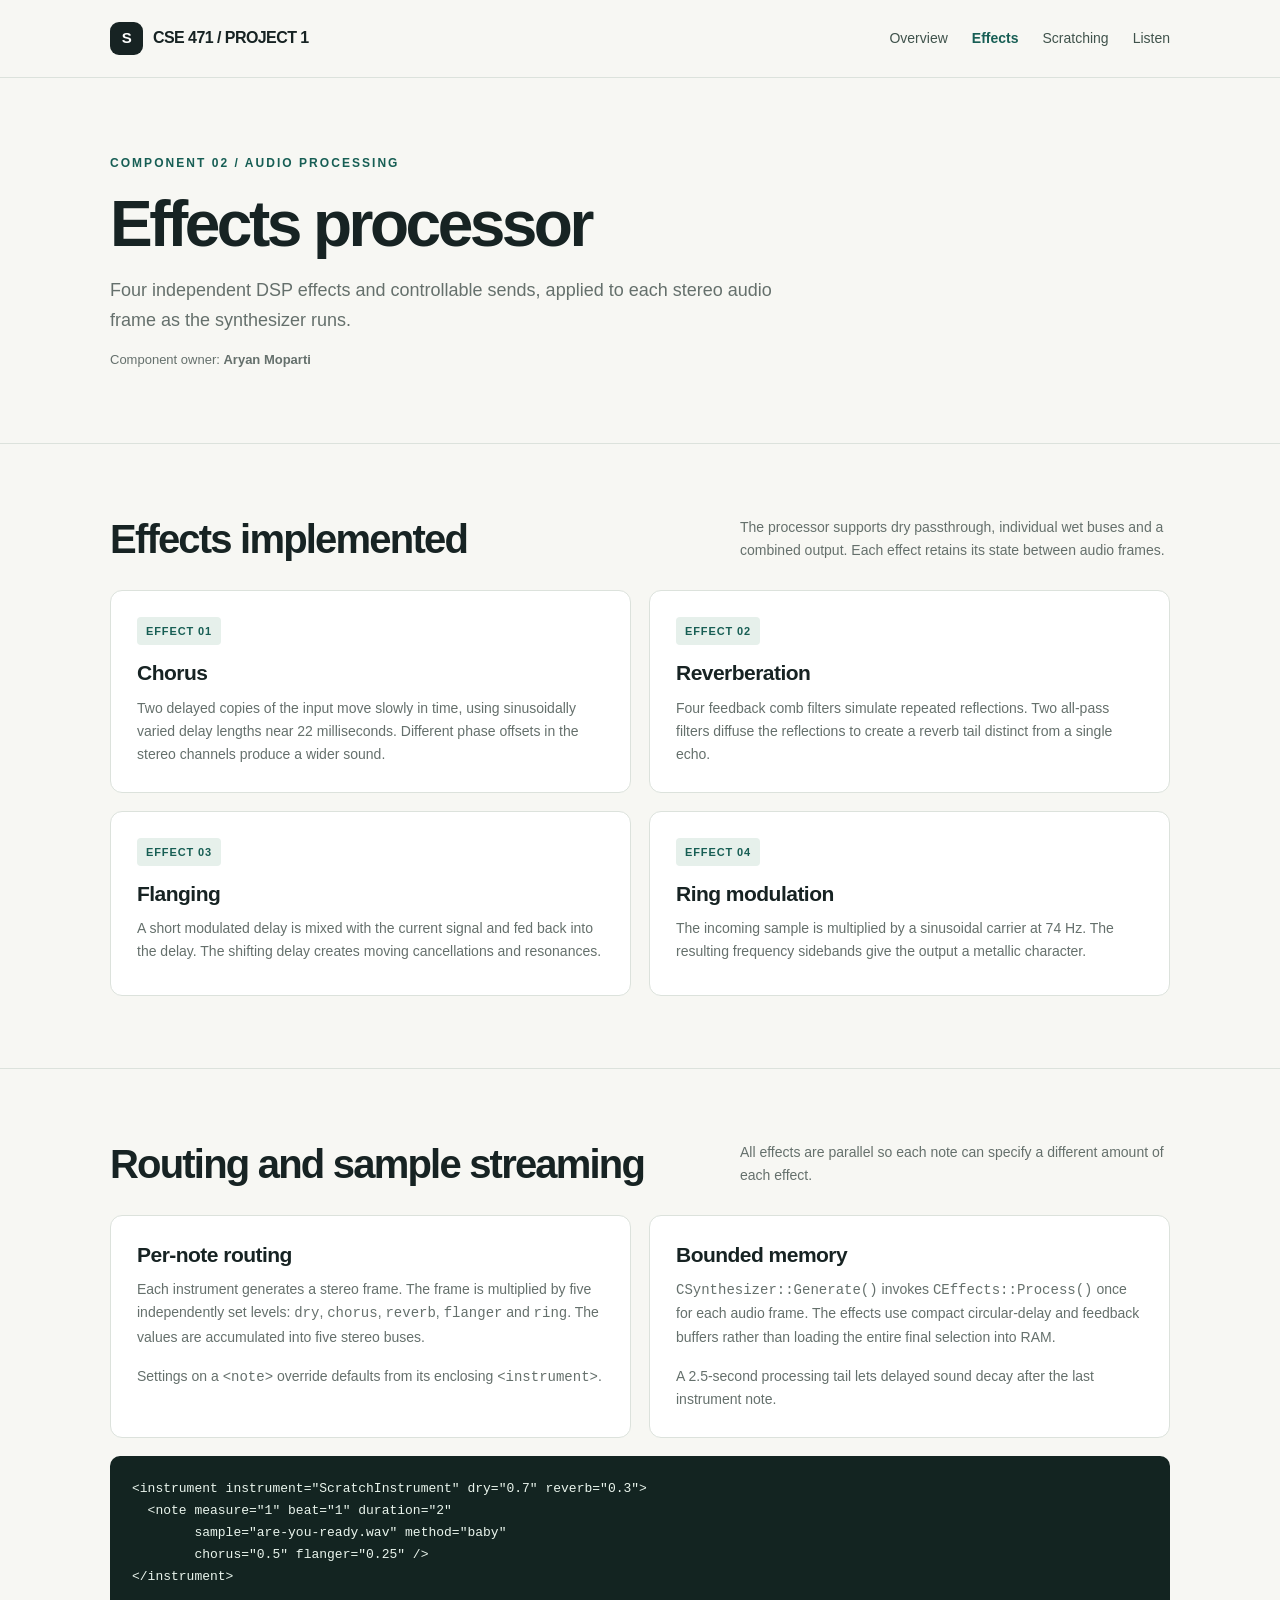
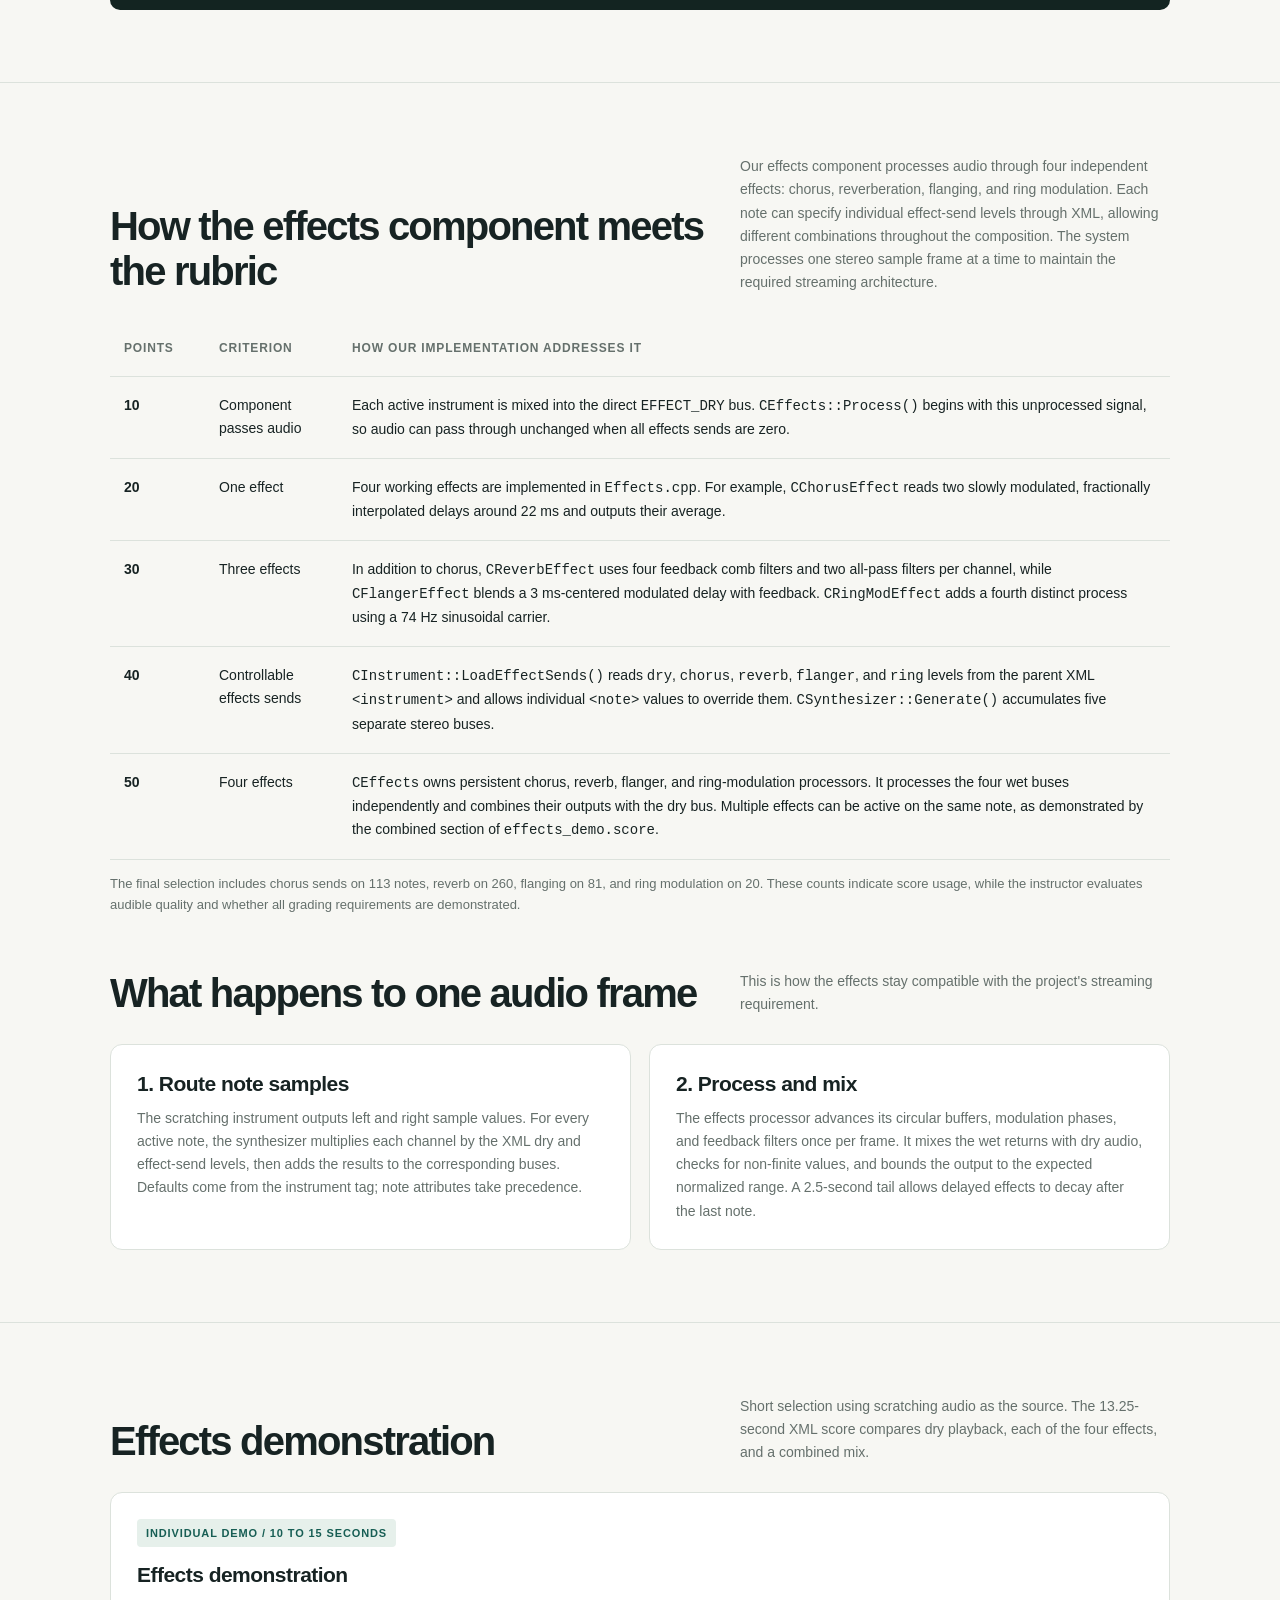
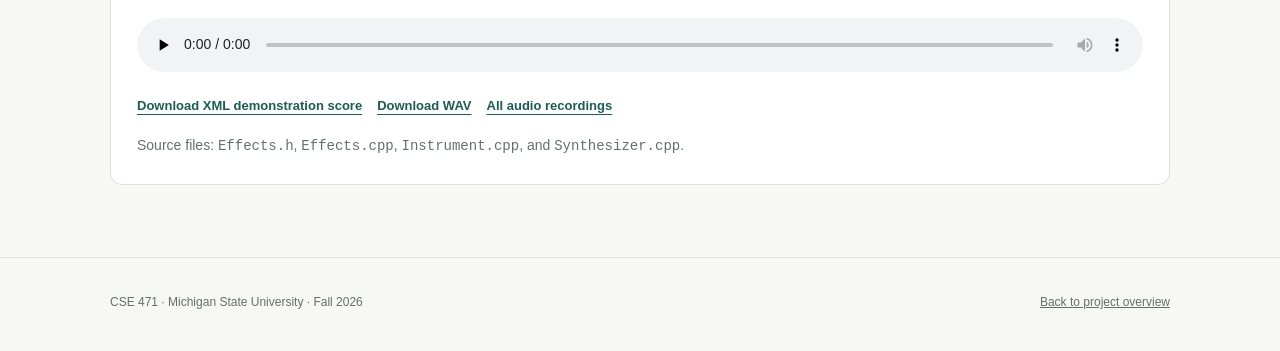
==== commit 9c9897ef: "Add files via upload" ====
--- a/effects.html
+++ b/effects.html
@@ -37,16 +37,15 @@
 &lt;/instrument&gt;</code></pre>
 </div></section>
 <section class="section"><div class="container">
-<div class="section-head"><h2>How the effects component meets the rubric</h2><p>For each point level, this table identifies the C++ classes, the signal processing performed, and how the XML score demonstrates it. These are implementation claims rather than awarded grades.</p></div>
+<div class="section-head"><h2>How the effects component meets the rubric</h2><p>Our effects component processes audio through four independent effects: chorus, reverberation, flanging, and ring modulation. Each note can specify individual effect-send levels through XML, allowing different combinations throughout the composition. The system processes one stereo sample frame at a time to maintain the required streaming architecture.</p></div>
 <div class="table-wrap"><table class="table"><thead><tr><th>Points</th><th>Criterion</th><th>How our implementation addresses it</th></tr></thead><tbody>
-<tr><td>10</td><td>Component passes audio</td><td>In <code>CSynthesizer::Generate()</code>, each active <code>CInstrument</code> produces left and right samples. The sequencer multiplies those samples by the instrument's <code>EFFECT_DRY</code> send and accumulates them in the dry bus. <code>CEffects::Process()</code> starts its output from that dry bus. With <code>dry="1"</code> and all four wet sends at zero, the original scratching audio passes straight through without intentional alteration.</td></tr>
-<tr><td>20</td><td>One effect</td><td>The first fully implemented processor is <code>CChorusEffect</code>. Its <code>Process()</code> method writes each input frame into a stereo circular buffer and reads back two delayed copies using <code>CStereoDelayLine::Read()</code>. Those delays oscillate around 22 ms by ±6 ms at 0.65 Hz. Linear interpolation makes the changing read position smooth; a different phase offset for the right channel widens the result. The XML <code>chorus</code> send determines how much of a note enters this processor.</td></tr>
-<tr><td>30</td><td>Three effects</td><td>The second effect, <code>CReverbEffect</code>, combines four parallel feedback comb delays (about 30–45 ms) and then passes their sum through two all-pass filters per channel. The feedback produces a decaying tail; all-pass diffusion makes it sound less like separate echoes. The third effect, <code>CFlangerEffect</code>, moves a much shorter delay between approximately 0.7 and 5.3 ms at 0.28 Hz, mixes it with the live sample, and recirculates part of the delayed sample using 0.45 feedback. These produce different audible effects from chorus, meeting the three-effect requirement.</td></tr>
-<tr><td>40</td><td>Controllable effects sends</td><td><code>CInstrument::LoadEffectSends()</code> reads five attributes: <code>dry</code>, <code>chorus</code>, <code>reverb</code>, <code>flanger</code>, and <code>ring</code>. The default is dry audio at 1.0 with all wet sends at zero. Instrument-level settings apply to all its notes unless a particular <code>&lt;note&gt;</code> supplies an override. Values are constrained to the 0–2 range in <code>Instrument.cpp</code>. During <code>CSynthesizer::Generate()</code>, every active note contributes to each effect bus according to its chosen send level, so effects can be turned on, off, or combined without changing the underlying scratching algorithm.</td></tr>
-<tr><td>50</td><td>Four effects</td><td>The fourth processor, <code>CRingModEffect</code>, multiplies both audio channels by a 74 Hz sine wave. This modulation creates a metallic character different from the three time-delay-based effects. <code>CEffects</code> holds all four processors for the duration of playback and calls each one on every stereo frame, even if its input bus is silent, preserving reverb and delay tails. It combines the wet returns with the dry bus using fixed return gains (chorus 0.75, reverb 0.85, flanger 0.70, ring 0.65), then bounds the normalized output to [−1, 1]. The combined note in <code>effects_demo.score</code> sends audio to all four at once.</td></tr>
+<tr><td>10</td><td>Component passes audio</td><td>Each active instrument is mixed into the direct <code>EFFECT_DRY</code> bus. <code>CEffects::Process()</code> begins with this unprocessed signal, so audio can pass through unchanged when all effects sends are zero.</td></tr>
+<tr><td>20</td><td>One effect</td><td>Four working effects are implemented in <code>Effects.cpp</code>. For example, <code>CChorusEffect</code> reads two slowly modulated, fractionally interpolated delays around 22 ms and outputs their average.</td></tr>
+<tr><td>30</td><td>Three effects</td><td>In addition to chorus, <code>CReverbEffect</code> uses four feedback comb filters and two all-pass filters per channel, while <code>CFlangerEffect</code> blends a 3 ms-centered modulated delay with feedback. <code>CRingModEffect</code> adds a fourth distinct process using a 74 Hz sinusoidal carrier.</td></tr>
+<tr><td>40</td><td>Controllable effects sends</td><td><code>CInstrument::LoadEffectSends()</code> reads <code>dry</code>, <code>chorus</code>, <code>reverb</code>, <code>flanger</code>, and <code>ring</code> levels from the parent XML <code>&lt;instrument&gt;</code> and allows individual <code>&lt;note&gt;</code> values to override them. <code>CSynthesizer::Generate()</code> accumulates five separate stereo buses.</td></tr>
+<tr><td>50</td><td>Four effects</td><td><code>CEffects</code> owns persistent chorus, reverb, flanger, and ring-modulation processors. It processes the four wet buses independently and combines their outputs with the dry bus. Multiple effects can be active on the same note, as demonstrated by the combined section of <code>effects_demo.score</code>.</td></tr>
 </tbody></table></div>
 <p class="small-note">The final selection includes chorus sends on 113 notes, reverb on 260, flanging on 81, and ring modulation on 20. These counts indicate score usage, while the instructor evaluates audible quality and whether all grading requirements are demonstrated.</p>
-<p class="small-note">Implementation reference: <code>Effects.h</code> defines the buses and persistent effect classes; <code>Effects.cpp</code> implements the DSP processors; <code>Instrument.cpp</code> parses the sends; and <code>Synthesizer.cpp</code> performs routing, mixing, and the final 2.5-second effects tail.</p>
 <div class="section-head" style="margin-top:54px"><h2>What happens to one audio frame</h2><p>This is how the effects stay compatible with the project's streaming requirement.</p></div>
 <div class="grid two">
 <article class="card"><h3>1. Route note samples</h3><p>The scratching instrument outputs left and right sample values. For every active note, the synthesizer multiplies each channel by the XML dry and effect-send levels, then adds the results to the corresponding buses. Defaults come from the instrument tag; note attributes take precedence.</p></article>
